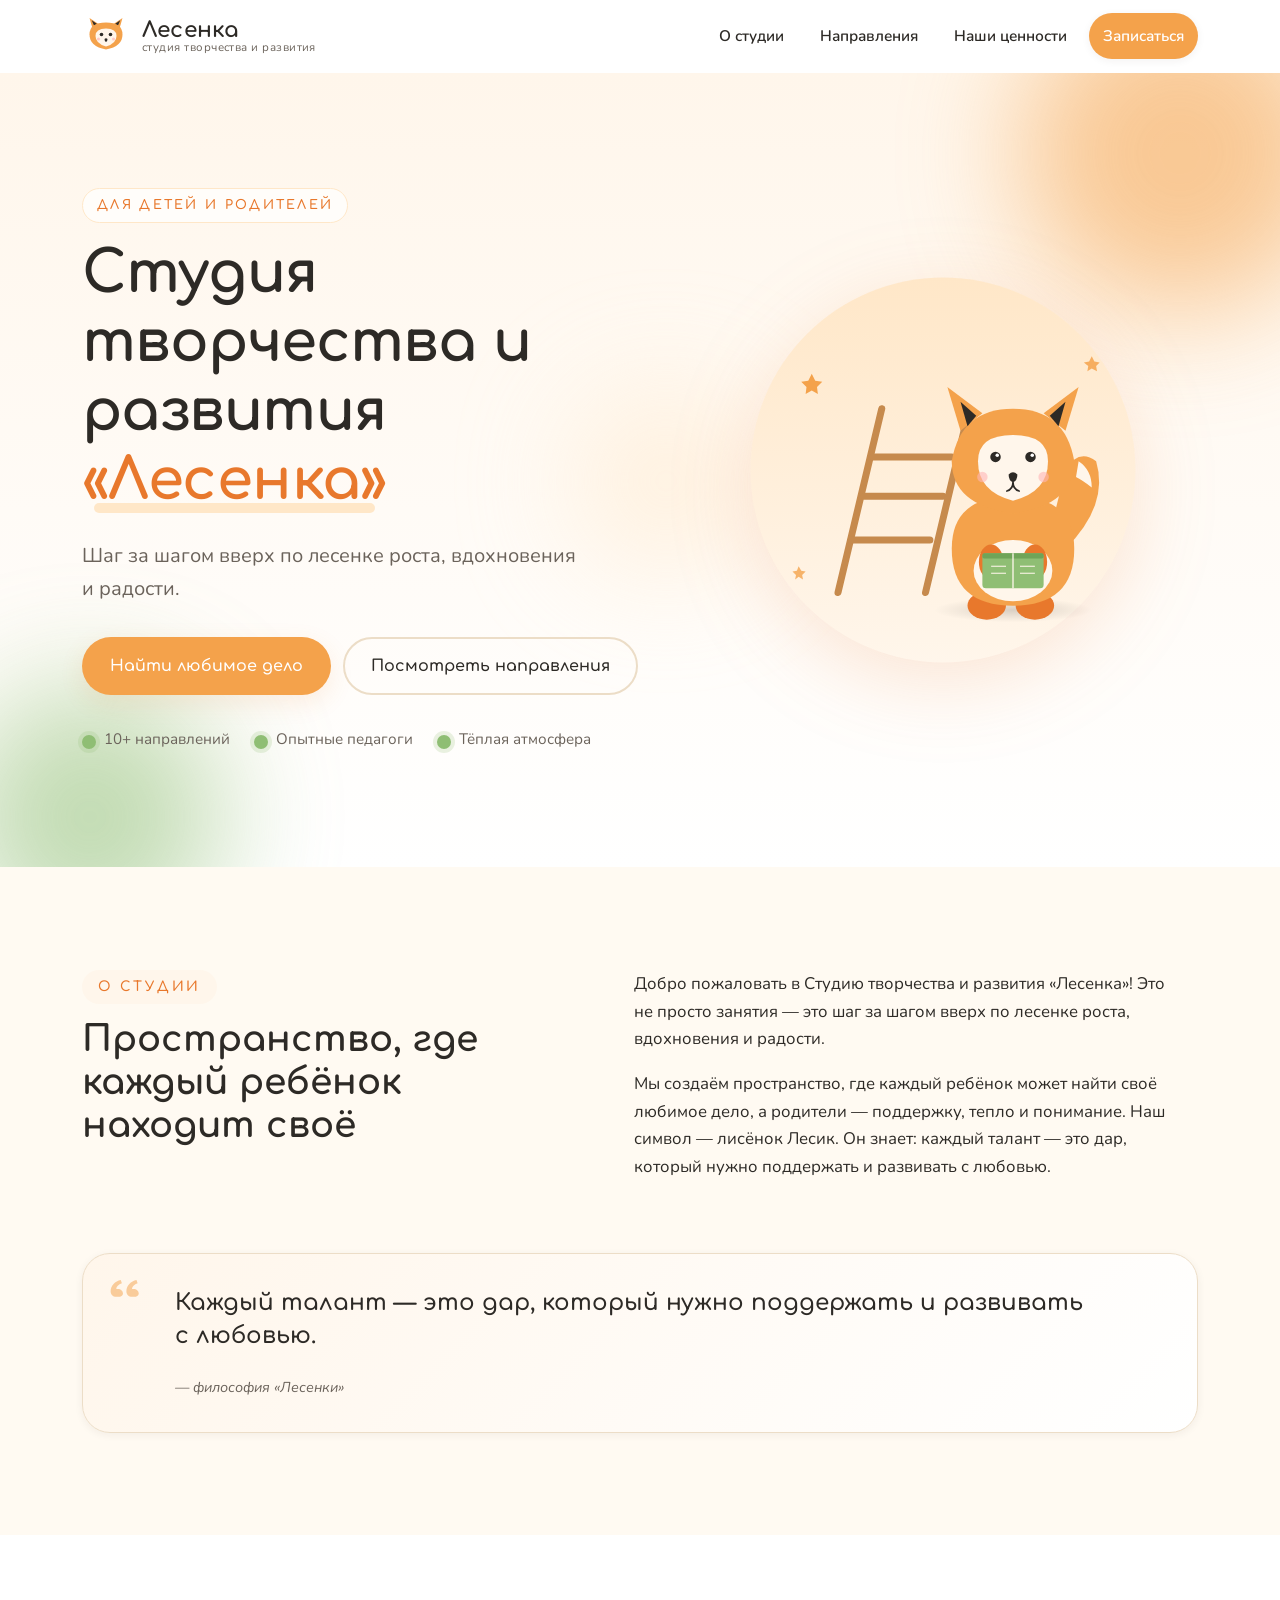
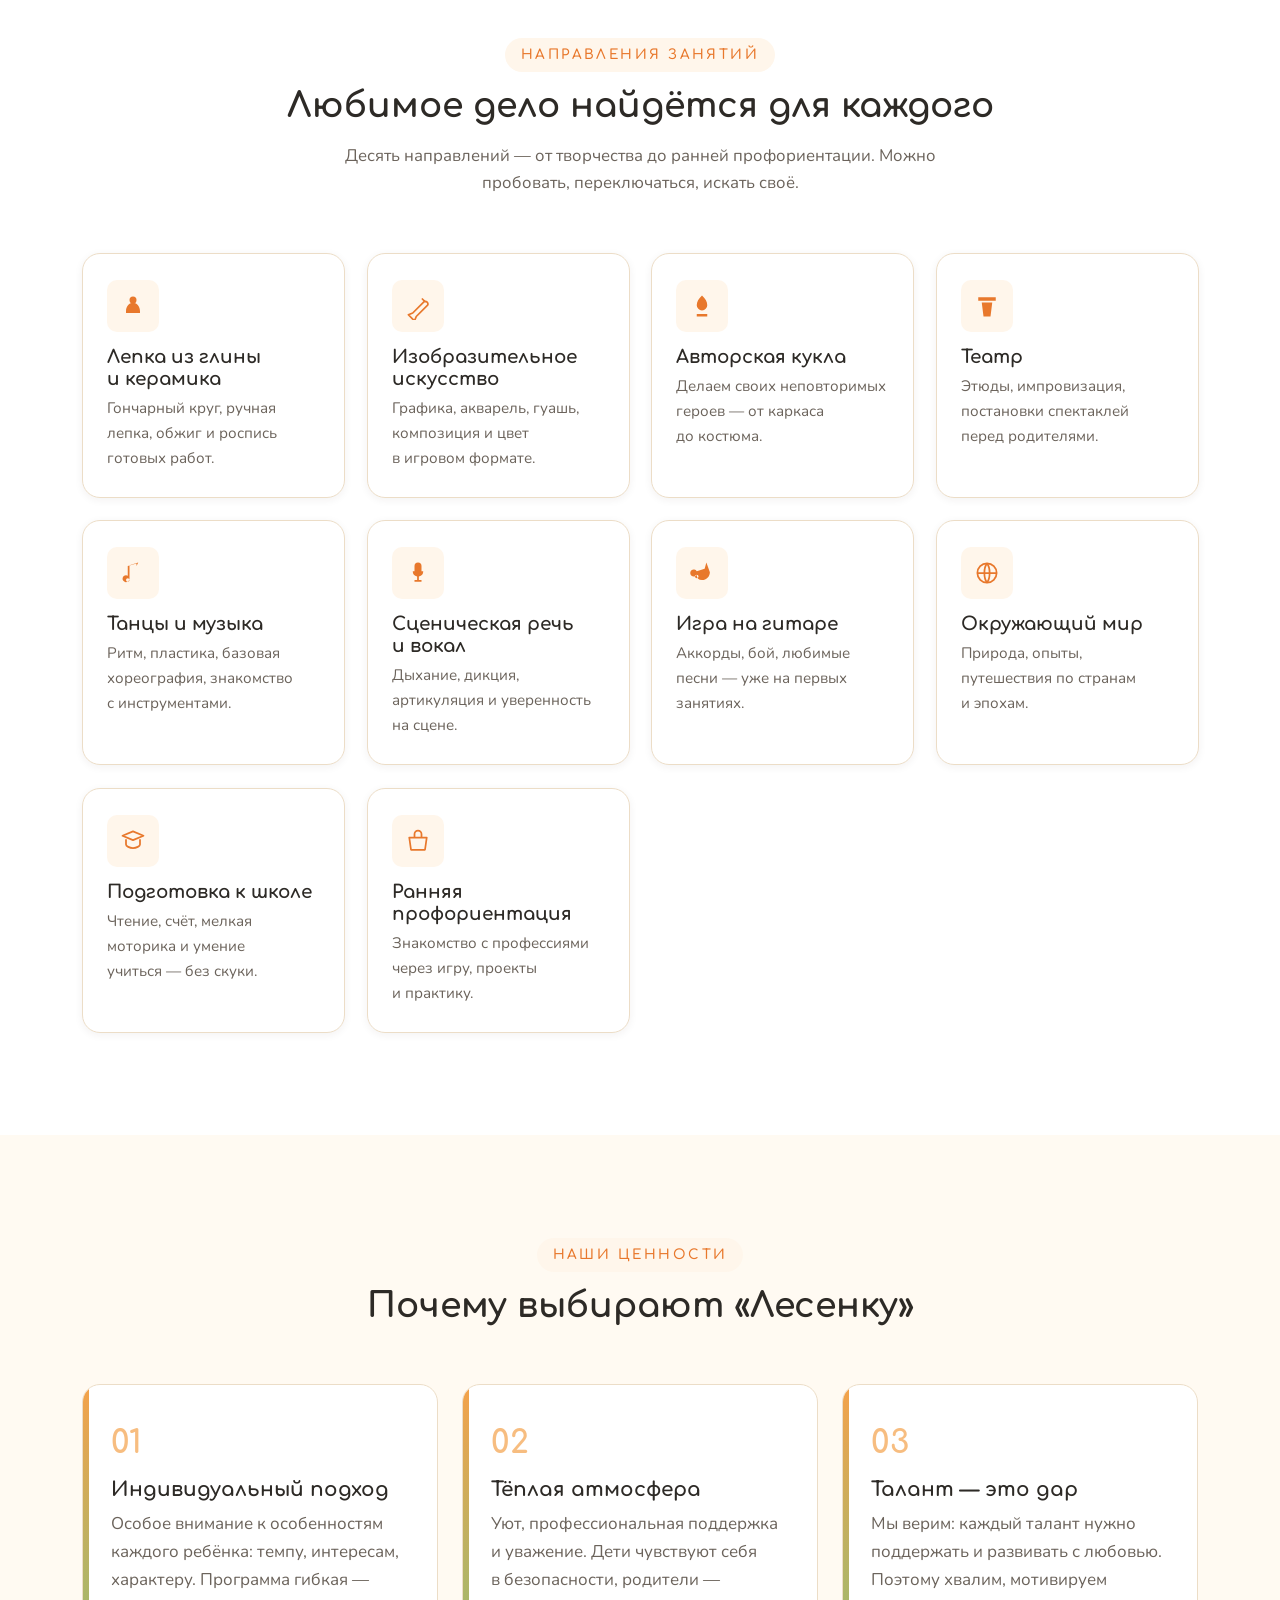
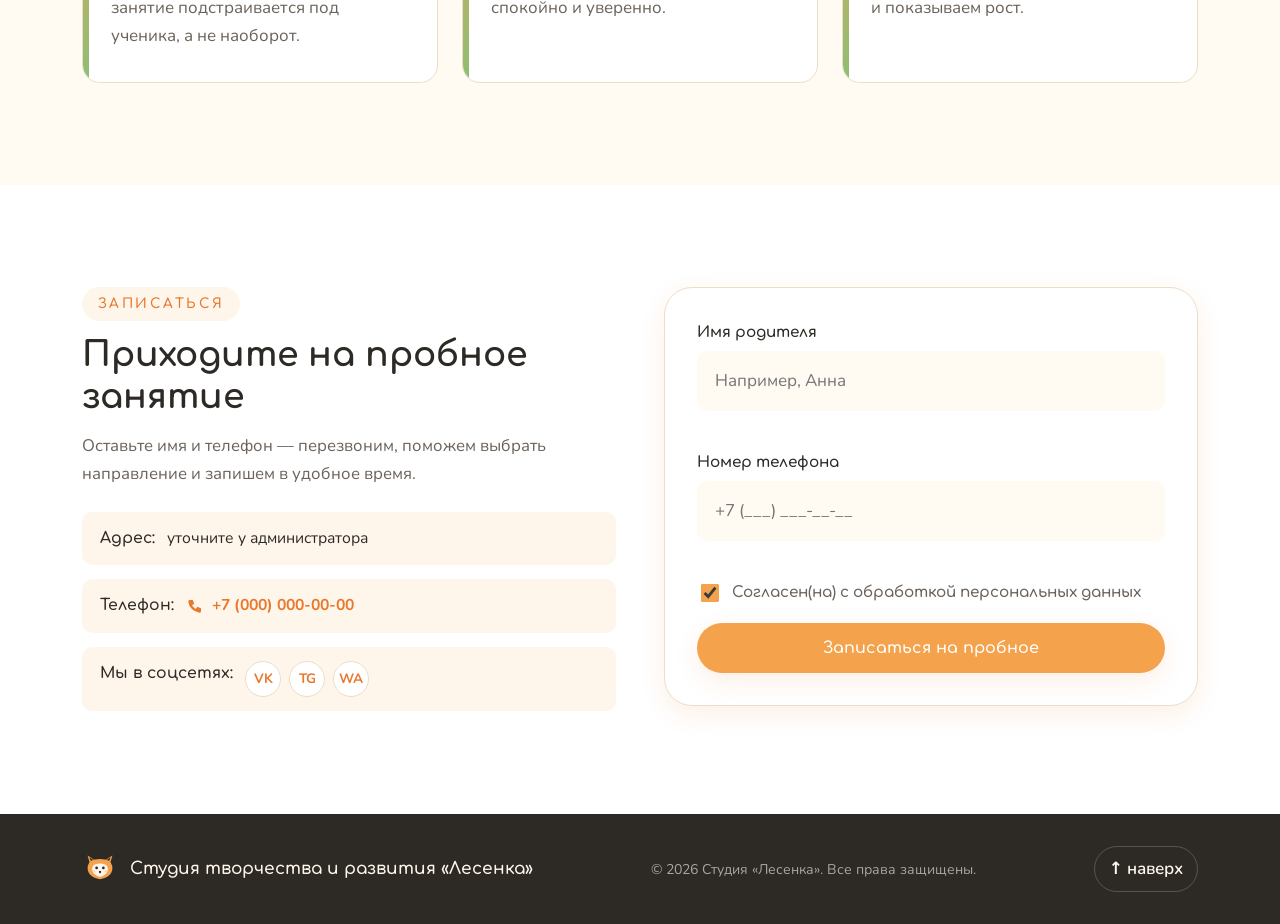
==== index.html @ 5bdb214f "Initial landing page for «Лесенка» studio - Semantic HTML5 structure (header, hero, about, direction" ====
<!doctype html>
<html lang="ru">
  <head>
    <meta charset="utf-8" />
    <meta name="viewport" content="width=device-width, initial-scale=1, viewport-fit=cover" />
    <meta name="theme-color" content="#F4A24B" />
    <meta
      name="description"
      content="Студия творчества и развития «Лесенка» — лепка, рисование, театр, музыка, подготовка к школе и ранняя профориентация для детей. Шаг за шагом вверх по лесенке роста, вдохновения и радости."
    />
    <meta name="keywords" content="детская студия, творчество, развитие, лепка, рисование, театр, танцы, музыка, подготовка к школе, лесенка" />
    <meta name="author" content="Студия «Лесенка»" />

    <meta property="og:title" content="Студия творчества и развития «Лесенка»" />
    <meta property="og:description" content="Шаг за шагом вверх по лесенке роста, вдохновения и радости." />
    <meta property="og:type" content="website" />
    <meta property="og:image" content="assets/images/lesik-hero.svg" />

    <title>Студия творчества и развития «Лесенка»</title>

    <link rel="icon" type="image/svg+xml" href="assets/icons/favicon.svg" />
    <link rel="apple-touch-icon" href="assets/icons/favicon.svg" />

    <link rel="preconnect" href="https://fonts.googleapis.com" />
    <link rel="preconnect" href="https://fonts.gstatic.com" crossorigin />
    <link
      rel="stylesheet"
      href="https://fonts.googleapis.com/css2?family=Comfortaa:wght@500;600;700&family=Nunito:wght@400;600;700&display=swap"
    />

    <link rel="stylesheet" href="css/style.css" />
  </head>
  <body>
    <a class="skip-link" href="#main">Перейти к содержимому</a>

    <header class="site-header" id="top">
      <div class="container site-header__inner">
        <a class="logo" href="#top" aria-label="Студия «Лесенка» — на главную">
          <img src="assets/images/logo-lesik.svg" alt="" class="logo__img" width="48" height="48" />
          <span class="logo__text">
            <span class="logo__title">Лесенка</span>
            <span class="logo__sub">студия творчества и развития</span>
          </span>
        </a>

        <button
          class="nav-toggle"
          type="button"
          aria-expanded="false"
          aria-controls="primary-nav"
          aria-label="Открыть меню"
        >
          <span class="nav-toggle__bar"></span>
          <span class="nav-toggle__bar"></span>
          <span class="nav-toggle__bar"></span>
        </button>

        <nav class="primary-nav" id="primary-nav" aria-label="Основное меню">
          <ul class="primary-nav__list">
            <li><a href="#about">О студии</a></li>
            <li><a href="#directions">Направления</a></li>
            <li><a href="#values">Наши ценности</a></li>
            <li><a class="primary-nav__cta" href="#contact">Записаться</a></li>
          </ul>
        </nav>
      </div>
    </header>

    <main id="main">
      <!-- ============== HERO ============== -->
      <section class="hero" aria-labelledby="hero-title">
        <div class="hero__bg" aria-hidden="true">
          <span class="hero__blob hero__blob--1"></span>
          <span class="hero__blob hero__blob--2"></span>
          <span class="hero__blob hero__blob--3"></span>
        </div>
        <div class="container hero__inner">
          <div class="hero__content reveal">
            <p class="hero__eyebrow">для детей и родителей</p>
            <h1 id="hero-title" class="hero__title">
              Студия творчества и развития
              <span class="hero__title-accent">«Лесенка»</span>
            </h1>
            <p class="hero__subtitle">
              Шаг&nbsp;за&nbsp;шагом вверх по&nbsp;лесенке роста, вдохновения и&nbsp;радости.
            </p>
            <div class="hero__actions">
              <a class="btn btn--primary" href="#contact">Найти любимое дело</a>
              <a class="btn btn--ghost" href="#directions">Посмотреть направления</a>
            </div>

            <ul class="hero__bullets" role="list">
              <li>10+ направлений</li>
              <li>Опытные педагоги</li>
              <li>Тёплая атмосфера</li>
            </ul>
          </div>

          <figure class="hero__art reveal reveal--delay-1">
            <img
              src="assets/images/lesik-hero.svg"
              alt="Дружелюбный лисёнок Лесик с книгой стоит у лесенки"
              class="hero__img"
              width="480"
              height="480"
              loading="eager"
            />
          </figure>
        </div>
      </section>

      <!-- ============== ABOUT ============== -->
      <section class="section about" id="about" aria-labelledby="about-title">
        <div class="container about__grid">
          <header class="about__header reveal">
            <p class="section__eyebrow">о&nbsp;студии</p>
            <h2 id="about-title" class="section__title">
              Пространство, где каждый ребёнок находит&nbsp;своё
            </h2>
          </header>

          <div class="about__text reveal reveal--delay-1">
            <p>
              Добро пожаловать в&nbsp;Студию творчества и&nbsp;развития
              «Лесенка»! Это не&nbsp;просто занятия&nbsp;— это шаг
              за&nbsp;шагом вверх по&nbsp;лесенке роста, вдохновения
              и&nbsp;радости.
            </p>
            <p>
              Мы&nbsp;создаём пространство, где каждый ребёнок может найти
              своё любимое дело, а&nbsp;родители&nbsp;— поддержку, тепло
              и&nbsp;понимание. Наш символ&nbsp;— лисёнок Лесик. Он&nbsp;знает:
              каждый талант&nbsp;— это дар, который нужно поддержать
              и&nbsp;развивать с&nbsp;любовью.
            </p>
          </div>

          <figure class="about__quote reveal reveal--delay-2">
            <svg class="about__quote-mark" viewBox="0 0 32 32" aria-hidden="true">
              <path d="M10 22c-3 0-5-2-5-5 0-5 4-9 9-10l1 3c-3 1-5 3-5 5h2c2 0 4 2 4 4s-2 3-4 3h-2zm14 0c-3 0-5-2-5-5 0-5 4-9 9-10l1 3c-3 1-5 3-5 5h2c2 0 4 2 4 4s-2 3-4 3h-2z" fill="currentColor"/>
            </svg>
            <blockquote>
              <p>Каждый талант&nbsp;— это дар, который нужно поддержать и&nbsp;развивать с&nbsp;любовью.</p>
            </blockquote>
            <figcaption>— философия «Лесенки»</figcaption>
          </figure>
        </div>
      </section>

      <!-- ============== DIRECTIONS ============== -->
      <section class="section directions" id="directions" aria-labelledby="directions-title">
        <div class="container">
          <header class="section__header reveal">
            <p class="section__eyebrow">направления занятий</p>
            <h2 id="directions-title" class="section__title">
              Любимое дело найдётся для каждого
            </h2>
            <p class="section__lead">
              Десять направлений&nbsp;— от&nbsp;творчества до&nbsp;ранней
              профориентации. Можно пробовать, переключаться, искать своё.
            </p>
          </header>

          <ul class="directions__grid" role="list">
            <li class="direction-card reveal" style="--i:0">
              <span class="direction-card__icon" aria-hidden="true">
                <svg viewBox="0 0 32 32"><path d="M8 22c0-6 4-10 8-10s8 4 8 10v2H8v-2zM12 9a4 4 0 118 0 4 4 0 01-8 0z" fill="currentColor"/></svg>
              </span>
              <h3>Лепка из глины и&nbsp;керамика</h3>
              <p>Гончарный круг, ручная лепка, обжиг и&nbsp;роспись готовых работ.</p>
            </li>

            <li class="direction-card reveal" style="--i:1">
              <span class="direction-card__icon" aria-hidden="true">
                <svg viewBox="0 0 32 32"><path d="M5 26l5-2 13-13a3 3 0 014 4L14 28l-2 5-7-7zM21 8l3 3" stroke="currentColor" stroke-width="2" fill="none" stroke-linecap="round" stroke-linejoin="round"/></svg>
              </span>
              <h3>Изобразительное искусство</h3>
              <p>Графика, акварель, гуашь, композиция и&nbsp;цвет в&nbsp;игровом формате.</p>
            </li>

            <li class="direction-card reveal" style="--i:2">
              <span class="direction-card__icon" aria-hidden="true">
                <svg viewBox="0 0 32 32"><path d="M16 4c4 4 6 7 6 11a6 6 0 11-12 0c0-4 2-7 6-11zM10 25h12v3H10z" fill="currentColor"/></svg>
              </span>
              <h3>Авторская кукла</h3>
              <p>Делаем своих неповторимых героев&nbsp;— от&nbsp;каркаса до&nbsp;костюма.</p>
            </li>

            <li class="direction-card reveal" style="--i:3">
              <span class="direction-card__icon" aria-hidden="true">
                <svg viewBox="0 0 32 32"><path d="M6 6h20v4H6zM10 12h12l-2 16h-8z" fill="currentColor"/></svg>
              </span>
              <h3>Театр</h3>
              <p>Этюды, импровизация, постановки спектаклей перед родителями.</p>
            </li>

            <li class="direction-card reveal" style="--i:4">
              <span class="direction-card__icon" aria-hidden="true">
                <svg viewBox="0 0 32 32"><path d="M22 4l-10 3v15a4 4 0 11-2-3V8l10-3v3zm-12 22a2 2 0 100-4 2 2 0 000 4z" fill="currentColor"/></svg>
              </span>
              <h3>Танцы и&nbsp;музыка</h3>
              <p>Ритм, пластика, базовая хореография, знакомство с&nbsp;инструментами.</p>
            </li>

            <li class="direction-card reveal" style="--i:5">
              <span class="direction-card__icon" aria-hidden="true">
                <svg viewBox="0 0 32 32"><path d="M16 4a4 4 0 014 4v6a4 4 0 11-8 0V8a4 4 0 014-4zM10 14h2a4 4 0 008 0h2a6 6 0 01-5 5.9V24h3v2H12v-2h3v-4.1A6 6 0 0110 14z" fill="currentColor"/></svg>
              </span>
              <h3>Сценическая речь и&nbsp;вокал</h3>
              <p>Дыхание, дикция, артикуляция и&nbsp;уверенность на&nbsp;сцене.</p>
            </li>

            <li class="direction-card reveal" style="--i:6">
              <span class="direction-card__icon" aria-hidden="true">
                <svg viewBox="0 0 32 32"><path d="M21 4l-2 7-9 3a4 4 0 100 4c0 4 2 6 6 6 5 0 9-4 9-9l-4-11zM10 18a2 2 0 110 4 2 2 0 010-4z" fill="currentColor"/></svg>
              </span>
              <h3>Игра на&nbsp;гитаре</h3>
              <p>Аккорды, бой, любимые песни&nbsp;— уже на&nbsp;первых занятиях.</p>
            </li>

            <li class="direction-card reveal" style="--i:7">
              <span class="direction-card__icon" aria-hidden="true">
                <svg viewBox="0 0 32 32"><circle cx="16" cy="16" r="11" stroke="currentColor" stroke-width="2" fill="none"/><path d="M5 16h22M16 5c4 5 4 17 0 22M16 5c-4 5-4 17 0 22" stroke="currentColor" stroke-width="2" fill="none"/></svg>
              </span>
              <h3>Окружающий мир</h3>
              <p>Природа, опыты, путешествия по&nbsp;странам и&nbsp;эпохам.</p>
            </li>

            <li class="direction-card reveal" style="--i:8">
              <span class="direction-card__icon" aria-hidden="true">
                <svg viewBox="0 0 32 32"><path d="M4 10l12-5 12 5-12 5L4 10zm4 4v6c0 2 4 4 8 4s8-2 8-4v-6" stroke="currentColor" stroke-width="2" fill="none" stroke-linejoin="round"/></svg>
              </span>
              <h3>Подготовка к&nbsp;школе</h3>
              <p>Чтение, счёт, мелкая моторика и&nbsp;умение учиться&nbsp;— без скуки.</p>
            </li>

            <li class="direction-card reveal" style="--i:9">
              <span class="direction-card__icon" aria-hidden="true">
                <svg viewBox="0 0 32 32"><path d="M6 12h20l-2 14H8L6 12zM12 12V8a4 4 0 018 0v4" stroke="currentColor" stroke-width="2" fill="none" stroke-linejoin="round"/></svg>
              </span>
              <h3>Ранняя профориентация</h3>
              <p>Знакомство с&nbsp;профессиями через игру, проекты и&nbsp;практику.</p>
            </li>
          </ul>
        </div>
      </section>

      <!-- ============== VALUES / ADVANTAGES ============== -->
      <section class="section values" id="values" aria-labelledby="values-title">
        <div class="container">
          <header class="section__header reveal">
            <p class="section__eyebrow">наши ценности</p>
            <h2 id="values-title" class="section__title">Почему выбирают «Лесенку»</h2>
          </header>

          <div class="values__grid">
            <article class="value-card reveal">
              <div class="value-card__num" aria-hidden="true">01</div>
              <h3>Индивидуальный подход</h3>
              <p>
                Особое внимание к&nbsp;особенностям каждого ребёнка: темпу, интересам,
                характеру. Программа гибкая&nbsp;— занятие подстраивается под ученика,
                а&nbsp;не&nbsp;наоборот.
              </p>
            </article>

            <article class="value-card reveal reveal--delay-1">
              <div class="value-card__num" aria-hidden="true">02</div>
              <h3>Тёплая атмосфера</h3>
              <p>
                Уют, профессиональная поддержка и&nbsp;уважение. Дети чувствуют себя
                в&nbsp;безопасности, родители&nbsp;— спокойно и&nbsp;уверенно.
              </p>
            </article>

            <article class="value-card reveal reveal--delay-2">
              <div class="value-card__num" aria-hidden="true">03</div>
              <h3>Талант&nbsp;— это дар</h3>
              <p>
                Мы&nbsp;верим: каждый талант нужно поддержать и&nbsp;развивать
                с&nbsp;любовью. Поэтому хвалим, мотивируем и&nbsp;показываем рост.
              </p>
            </article>
          </div>
        </div>
      </section>

      <!-- ============== CONTACT ============== -->
      <section class="section contact" id="contact" aria-labelledby="contact-title">
        <div class="container contact__grid">
          <div class="contact__intro reveal">
            <p class="section__eyebrow">записаться</p>
            <h2 id="contact-title" class="section__title">
              Приходите на&nbsp;пробное занятие
            </h2>
            <p class="section__lead">
              Оставьте имя и&nbsp;телефон&nbsp;— перезвоним, поможем выбрать
              направление и&nbsp;запишем в&nbsp;удобное время.
            </p>

            <ul class="contact__info" role="list">
              <li>
                <strong>Адрес:</strong>
                <span>уточните у&nbsp;администратора</span>
              </li>
              <li>
                <strong>Телефон:</strong>
                <a class="contact__phone" href="tel:+70000000000">
                  <svg viewBox="0 0 24 24" aria-hidden="true" width="18" height="18"><path d="M5 4h4l2 5-3 2a12 12 0 005 5l2-3 5 2v4a2 2 0 01-2 2A17 17 0 013 6a2 2 0 012-2z" fill="currentColor"/></svg>
                  +7 (000) 000-00-00
                </a>
              </li>
              <li class="contact__socials">
                <strong>Мы в&nbsp;соцсетях:</strong>
                <span class="contact__social-links">
                  <a href="#" aria-label="ВКонтакте">VK</a>
                  <a href="#" aria-label="Telegram">TG</a>
                  <a href="#" aria-label="WhatsApp">WA</a>
                </span>
              </li>
            </ul>
          </div>

          <form class="contact__form reveal reveal--delay-1" id="contact-form" novalidate>
            <div class="field">
              <label for="parent-name">Имя родителя</label>
              <input
                type="text"
                id="parent-name"
                name="name"
                autocomplete="name"
                placeholder="Например, Анна"
                required
                minlength="2"
              />
              <span class="field__error" data-error-for="parent-name"></span>
            </div>

            <div class="field">
              <label for="parent-phone">Номер телефона</label>
              <input
                type="tel"
                id="parent-phone"
                name="phone"
                autocomplete="tel"
                placeholder="+7 (___) ___-__-__"
                required
                pattern="^[\d\s\-\+\(\)]{10,20}$"
              />
              <span class="field__error" data-error-for="parent-phone"></span>
            </div>

            <div class="field field--checkbox">
              <input type="checkbox" id="consent" name="consent" required checked />
              <label for="consent">
                Согласен(на) с&nbsp;обработкой персональных данных
              </label>
            </div>

            <button type="submit" class="btn btn--primary btn--full">
              Записаться на&nbsp;пробное
            </button>

            <p class="contact__form-success" hidden role="status">
              Спасибо! Мы&nbsp;свяжемся с&nbsp;вами в&nbsp;ближайшее время.
            </p>
          </form>
        </div>
      </section>
    </main>

    <footer class="site-footer">
      <div class="container site-footer__inner">
        <div class="site-footer__brand">
          <img src="assets/images/logo-lesik.svg" alt="" width="36" height="36" />
          <span>Студия творчества и&nbsp;развития «Лесенка»</span>
        </div>
        <p class="site-footer__copy">
          © <span id="year">2026</span> Студия «Лесенка». Все права защищены.
        </p>
        <a class="site-footer__top" href="#top" aria-label="Наверх">↑ наверх</a>
      </div>
    </footer>

    <script src="js/main.js" defer></script>
  </body>
</html>
---- css/style.css ----
/* ==========================================================================
   Студия «Лесенка» — стили лендинга
   Палитра: оранжевый (как у лисёнка), мягкий зелёный, бежевый
   ========================================================================== */

/* ---------- CSS-переменные / тема ---------- */
:root {
  --color-orange: #f4a24b;
  --color-orange-dark: #e8782c;
  --color-green: #8fbe74;
  --color-green-dark: #6fa458;
  --color-cream: #fff6eb;
  --color-cream-deep: #ffe7c8;
  --color-text: #2d2a26;
  --color-text-muted: #6b635b;
  --color-line: #ecddc7;
  --color-bg: #ffffff;
  --color-bg-alt: #fffaf2;

  --shadow-sm: 0 2px 8px rgba(45, 42, 38, 0.06);
  --shadow-md: 0 8px 24px rgba(232, 120, 44, 0.12);
  --shadow-lg: 0 18px 48px rgba(232, 120, 44, 0.18);

  --radius-sm: 10px;
  --radius-md: 18px;
  --radius-lg: 28px;
  --radius-pill: 999px;

  --font-display: "Comfortaa", "Nunito", system-ui, -apple-system, "Segoe UI",
    Roboto, sans-serif;
  --font-body: "Nunito", system-ui, -apple-system, "Segoe UI", Roboto, sans-serif;

  --container: 1180px;
  --section-padding: clamp(60px, 8vw, 120px);
}

/* ---------- Reset / base ---------- */
*,
*::before,
*::after {
  box-sizing: border-box;
}

html {
  scroll-behavior: smooth;
  scroll-padding-top: 88px;
  -webkit-text-size-adjust: 100%;
}

body {
  margin: 0;
  font-family: var(--font-body);
  font-size: 17px;
  line-height: 1.65;
  color: var(--color-text);
  background: var(--color-bg);
  -webkit-font-smoothing: antialiased;
  -moz-osx-font-smoothing: grayscale;
}

img,
svg {
  display: block;
  max-width: 100%;
  height: auto;
}

a {
  color: var(--color-orange-dark);
  text-decoration: none;
  transition: color 0.2s ease;
}

a:hover,
a:focus-visible {
  color: var(--color-text);
}

button {
  font-family: inherit;
  cursor: pointer;
}

ul {
  margin: 0;
  padding: 0;
  list-style: none;
}

h1,
h2,
h3,
h4 {
  font-family: var(--font-display);
  margin: 0 0 0.4em;
  line-height: 1.2;
  color: var(--color-text);
}

p {
  margin: 0 0 1em;
}

:focus-visible {
  outline: 3px solid var(--color-orange);
  outline-offset: 3px;
  border-radius: 4px;
}

.skip-link {
  position: absolute;
  left: -9999px;
  top: 0;
  z-index: 1000;
  padding: 12px 18px;
  background: var(--color-text);
  color: #fff;
  border-radius: 0 0 var(--radius-sm) 0;
}

.skip-link:focus {
  left: 0;
}

/* ---------- Контейнер ---------- */
.container {
  width: 100%;
  max-width: var(--container);
  margin-inline: auto;
  padding-inline: 20px;
}

@media (min-width: 768px) {
  .container {
    padding-inline: 32px;
  }
}

/* ---------- Универсальные «section» ---------- */
.section {
  padding-block: var(--section-padding);
}

.section:nth-of-type(even) {
  background: var(--color-bg-alt);
}

.section__header {
  max-width: 760px;
  margin: 0 auto 56px;
  text-align: center;
}

.section__eyebrow {
  display: inline-block;
  font-family: var(--font-display);
  font-weight: 600;
  font-size: 0.85rem;
  letter-spacing: 0.18em;
  text-transform: uppercase;
  color: var(--color-orange-dark);
  margin: 0 0 14px;
  padding: 6px 16px;
  background: var(--color-cream);
  border-radius: var(--radius-pill);
}

.section__title {
  font-size: clamp(1.7rem, 2.7vw, 2.6rem);
  font-weight: 700;
  margin-bottom: 0.4em;
}

.section__lead {
  color: var(--color-text-muted);
  font-size: 1.05rem;
  max-width: 640px;
  margin-inline: auto;
}

/* ==========================================================================
   Шапка
   ========================================================================== */
.site-header {
  position: sticky;
  top: 0;
  z-index: 50;
  background: rgba(255, 255, 255, 0.92);
  backdrop-filter: saturate(180%) blur(12px);
  -webkit-backdrop-filter: saturate(180%) blur(12px);
  border-bottom: 1px solid transparent;
  transition: border-color 0.3s ease, box-shadow 0.3s ease;
}

.site-header.is-scrolled {
  border-bottom-color: var(--color-line);
  box-shadow: var(--shadow-sm);
}

.site-header__inner {
  display: flex;
  align-items: center;
  justify-content: space-between;
  gap: 16px;
  min-height: 72px;
}

.logo {
  display: flex;
  align-items: center;
  gap: 12px;
  color: var(--color-text);
}

.logo:hover {
  color: var(--color-text);
}

.logo__img {
  width: 48px;
  height: 48px;
  flex-shrink: 0;
}

.logo__text {
  display: flex;
  flex-direction: column;
  line-height: 1.05;
}

.logo__title {
  font-family: var(--font-display);
  font-weight: 700;
  font-size: 1.35rem;
  letter-spacing: 0.01em;
}

.logo__sub {
  font-size: 0.72rem;
  color: var(--color-text-muted);
  letter-spacing: 0.04em;
}

@media (max-width: 480px) {
  .logo__sub {
    display: none;
  }
}

/* --- Nav --- */
.primary-nav__list {
  display: flex;
  align-items: center;
  gap: 8px;
}

.primary-nav__list a {
  display: inline-block;
  padding: 10px 14px;
  border-radius: var(--radius-pill);
  font-weight: 600;
  font-size: 0.96rem;
  color: var(--color-text);
  transition: background 0.2s ease, color 0.2s ease;
}

.primary-nav__list a:hover,
.primary-nav__list a:focus-visible {
  background: var(--color-cream);
  color: var(--color-orange-dark);
}

.primary-nav__cta {
  background: var(--color-orange);
  color: #fff !important;
  box-shadow: var(--shadow-sm);
}

.primary-nav__cta:hover,
.primary-nav__cta:focus-visible {
  background: var(--color-orange-dark) !important;
  color: #fff !important;
}

/* --- Burger --- */
.nav-toggle {
  display: none;
  background: transparent;
  border: 0;
  width: 44px;
  height: 44px;
  padding: 10px;
  border-radius: var(--radius-sm);
}

.nav-toggle__bar {
  display: block;
  width: 100%;
  height: 2.5px;
  margin: 4px 0;
  background: var(--color-text);
  border-radius: 2px;
  transition: transform 0.3s ease, opacity 0.2s ease;
}

@media (max-width: 880px) {
  .nav-toggle {
    display: block;
  }

  .primary-nav {
    position: fixed;
    inset: 72px 0 0 0;
    background: rgba(255, 255, 255, 0.98);
    backdrop-filter: blur(12px);
    transform: translateY(-110%);
    transition: transform 0.35s ease;
    box-shadow: var(--shadow-md);
  }

  .primary-nav.is-open {
    transform: translateY(0);
  }

  .primary-nav__list {
    flex-direction: column;
    align-items: stretch;
    gap: 4px;
    padding: 24px;
  }

  .primary-nav__list a {
    display: block;
    padding: 14px 18px;
    font-size: 1.1rem;
  }

  .nav-toggle[aria-expanded="true"] .nav-toggle__bar:nth-child(1) {
    transform: translateY(6px) rotate(45deg);
  }
  .nav-toggle[aria-expanded="true"] .nav-toggle__bar:nth-child(2) {
    opacity: 0;
  }
  .nav-toggle[aria-expanded="true"] .nav-toggle__bar:nth-child(3) {
    transform: translateY(-7px) rotate(-45deg);
  }
}

/* ==========================================================================
   Hero
   ========================================================================== */
.hero {
  position: relative;
  overflow: hidden;
  padding-block: clamp(60px, 9vw, 120px);
  background: linear-gradient(180deg, var(--color-cream) 0%, var(--color-bg) 100%);
}

.hero__bg {
  position: absolute;
  inset: 0;
  pointer-events: none;
  z-index: 0;
}

.hero__blob {
  position: absolute;
  border-radius: 50%;
  filter: blur(60px);
  opacity: 0.55;
  animation: float 14s ease-in-out infinite;
}

.hero__blob--1 {
  width: 320px;
  height: 320px;
  background: var(--color-orange);
  top: -80px;
  right: -60px;
}

.hero__blob--2 {
  width: 260px;
  height: 260px;
  background: var(--color-green);
  bottom: -80px;
  left: -40px;
  animation-delay: -5s;
}

.hero__blob--3 {
  width: 180px;
  height: 180px;
  background: var(--color-cream-deep);
  top: 40%;
  left: 45%;
  animation-delay: -9s;
}

@keyframes float {
  0%,
  100% {
    transform: translate(0, 0) scale(1);
  }
  50% {
    transform: translate(20px, -20px) scale(1.05);
  }
}

.hero__inner {
  position: relative;
  z-index: 1;
  display: grid;
  gap: 48px;
  grid-template-columns: 1.1fr 1fr;
  align-items: center;
}

@media (max-width: 880px) {
  .hero__inner {
    grid-template-columns: 1fr;
    text-align: center;
  }
}

.hero__eyebrow {
  display: inline-block;
  font-family: var(--font-display);
  font-weight: 600;
  font-size: 0.8rem;
  letter-spacing: 0.18em;
  text-transform: uppercase;
  color: var(--color-orange-dark);
  margin: 0 0 16px;
  padding: 6px 14px;
  background: rgba(255, 255, 255, 0.7);
  border: 1px solid var(--color-cream-deep);
  border-radius: var(--radius-pill);
}

.hero__title {
  font-size: clamp(2rem, 4.6vw, 3.6rem);
  font-weight: 700;
  margin-bottom: 0.4em;
  letter-spacing: -0.01em;
}

.hero__title-accent {
  display: inline-block;
  color: var(--color-orange-dark);
  position: relative;
}

.hero__title-accent::after {
  content: "";
  position: absolute;
  left: 4%;
  right: 4%;
  bottom: 0.04em;
  height: 0.18em;
  background: var(--color-cream-deep);
  border-radius: 999px;
  z-index: -1;
}

.hero__subtitle {
  font-size: clamp(1.05rem, 1.6vw, 1.25rem);
  color: var(--color-text-muted);
  max-width: 32em;
  margin-bottom: 32px;
}

@media (max-width: 880px) {
  .hero__subtitle {
    margin-inline: auto;
  }
}

.hero__actions {
  display: flex;
  flex-wrap: wrap;
  gap: 12px;
  margin-bottom: 32px;
}

@media (max-width: 880px) {
  .hero__actions {
    justify-content: center;
  }
}

.hero__bullets {
  display: flex;
  flex-wrap: wrap;
  gap: 24px;
  font-size: 0.95rem;
  color: var(--color-text-muted);
}

.hero__bullets li {
  position: relative;
  padding-left: 22px;
}

.hero__bullets li::before {
  content: "";
  position: absolute;
  left: 0;
  top: 0.55em;
  width: 14px;
  height: 14px;
  background: var(--color-green);
  border-radius: 50%;
  box-shadow: 0 0 0 4px rgba(143, 190, 116, 0.2);
}

@media (max-width: 880px) {
  .hero__bullets {
    justify-content: center;
  }
}

.hero__art {
  margin: 0;
  display: flex;
  justify-content: center;
  align-items: center;
}

.hero__img {
  width: min(420px, 100%);
  filter: drop-shadow(0 20px 40px rgba(232, 120, 44, 0.18));
  animation: bob 6s ease-in-out infinite;
}

@keyframes bob {
  0%,
  100% {
    transform: translateY(0) rotate(-1deg);
  }
  50% {
    transform: translateY(-10px) rotate(1deg);
  }
}

/* ---------- Кнопки ---------- */
.btn {
  display: inline-flex;
  align-items: center;
  justify-content: center;
  gap: 8px;
  padding: 14px 26px;
  font-family: var(--font-display);
  font-weight: 600;
  font-size: 1rem;
  border-radius: var(--radius-pill);
  border: 2px solid transparent;
  text-align: center;
  transition: transform 0.15s ease, box-shadow 0.2s ease, background 0.2s ease,
    color 0.2s ease, border-color 0.2s ease;
}

.btn--primary {
  background: var(--color-orange);
  color: #fff;
  box-shadow: var(--shadow-md);
}

.btn--primary:hover,
.btn--primary:focus-visible {
  background: var(--color-orange-dark);
  color: #fff;
  transform: translateY(-2px);
  box-shadow: var(--shadow-lg);
}

.btn--ghost {
  background: transparent;
  color: var(--color-text);
  border-color: var(--color-line);
}

.btn--ghost:hover,
.btn--ghost:focus-visible {
  border-color: var(--color-orange);
  color: var(--color-orange-dark);
  background: var(--color-cream);
  transform: translateY(-2px);
}

.btn--full {
  width: 100%;
}

/* ==========================================================================
   About
   ========================================================================== */
.about__grid {
  display: grid;
  gap: 40px;
  grid-template-columns: 1fr 1.1fr;
  align-items: start;
}

@media (max-width: 880px) {
  .about__grid {
    grid-template-columns: 1fr;
  }
}

.about__header .section__title {
  font-size: clamp(1.7rem, 2.8vw, 2.4rem);
}

.about__text p {
  font-size: 1.05rem;
  color: var(--color-text);
}

.about__quote {
  grid-column: 1 / -1;
  position: relative;
  margin: 16px 0 0;
  padding: 32px 36px;
  background: linear-gradient(135deg, var(--color-cream) 0%, var(--color-bg) 100%);
  border-radius: var(--radius-lg);
  box-shadow: var(--shadow-sm);
  border: 1px solid var(--color-line);
}

.about__quote-mark {
  position: absolute;
  top: 18px;
  left: 22px;
  width: 36px;
  height: 36px;
  color: var(--color-orange);
  opacity: 0.5;
}

.about__quote blockquote {
  margin: 0 0 8px;
  padding-left: 56px;
  font-family: var(--font-display);
  font-weight: 600;
  font-size: clamp(1.1rem, 1.8vw, 1.45rem);
  line-height: 1.45;
}

.about__quote figcaption {
  padding-left: 56px;
  font-size: 0.9rem;
  color: var(--color-text-muted);
  font-style: italic;
}

/* ==========================================================================
   Directions
   ========================================================================== */
.directions__grid {
  display: grid;
  gap: 22px;
  grid-template-columns: repeat(auto-fit, minmax(240px, 1fr));
}

.direction-card {
  background: #fff;
  border: 1px solid var(--color-line);
  border-radius: var(--radius-md);
  padding: 26px 24px;
  box-shadow: var(--shadow-sm);
  transition: transform 0.25s ease, box-shadow 0.25s ease,
    border-color 0.25s ease;
}

.direction-card:hover {
  transform: translateY(-6px);
  box-shadow: var(--shadow-md);
  border-color: var(--color-orange);
}

.direction-card__icon {
  display: inline-flex;
  align-items: center;
  justify-content: center;
  width: 52px;
  height: 52px;
  margin-bottom: 14px;
  background: var(--color-cream);
  color: var(--color-orange-dark);
  border-radius: var(--radius-sm);
  transition: background 0.25s ease, color 0.25s ease;
}

.direction-card__icon svg {
  width: 28px;
  height: 28px;
}

.direction-card:hover .direction-card__icon {
  background: var(--color-orange);
  color: #fff;
}

.direction-card h3 {
  font-size: 1.15rem;
  margin-bottom: 6px;
}

.direction-card p {
  margin: 0;
  font-size: 0.95rem;
  color: var(--color-text-muted);
}

/* ==========================================================================
   Values
   ========================================================================== */
.values__grid {
  display: grid;
  gap: 24px;
  grid-template-columns: repeat(auto-fit, minmax(260px, 1fr));
}

.value-card {
  background: #fff;
  border-radius: var(--radius-md);
  padding: 32px 28px;
  border: 1px solid var(--color-line);
  position: relative;
  overflow: hidden;
}

.value-card::before {
  content: "";
  position: absolute;
  top: 0;
  left: 0;
  width: 6px;
  height: 100%;
  background: linear-gradient(180deg, var(--color-orange), var(--color-green));
}

.value-card__num {
  font-family: var(--font-display);
  font-weight: 700;
  font-size: 2rem;
  color: var(--color-orange);
  margin-bottom: 8px;
  opacity: 0.7;
}

.value-card h3 {
  font-size: 1.25rem;
}

.value-card p {
  margin: 0;
  color: var(--color-text-muted);
}

/* ==========================================================================
   Contact
   ========================================================================== */
.contact__grid {
  display: grid;
  gap: 48px;
  grid-template-columns: 1fr 1fr;
  align-items: start;
}

@media (max-width: 880px) {
  .contact__grid {
    grid-template-columns: 1fr;
  }
}

.contact__info {
  display: flex;
  flex-direction: column;
  gap: 14px;
  margin-top: 24px;
  font-size: 0.98rem;
}

.contact__info li {
  display: flex;
  flex-wrap: wrap;
  gap: 6px 12px;
  padding: 14px 18px;
  background: var(--color-cream);
  border-radius: var(--radius-sm);
}

.contact__info strong {
  font-family: var(--font-display);
  font-weight: 600;
}

.contact__phone {
  display: inline-flex;
  align-items: center;
  gap: 8px;
  font-weight: 700;
}

.contact__social-links {
  display: flex;
  gap: 8px;
}

.contact__social-links a {
  display: inline-flex;
  align-items: center;
  justify-content: center;
  width: 36px;
  height: 36px;
  font-weight: 700;
  font-size: 0.85rem;
  background: #fff;
  color: var(--color-orange-dark);
  border: 1px solid var(--color-line);
  border-radius: 50%;
  transition: all 0.2s ease;
}

.contact__social-links a:hover {
  background: var(--color-orange);
  color: #fff;
  border-color: var(--color-orange);
  transform: translateY(-2px);
}

/* --- Form --- */
.contact__form {
  background: #fff;
  padding: 32px;
  border-radius: var(--radius-lg);
  border: 1px solid var(--color-line);
  box-shadow: var(--shadow-md);
  display: flex;
  flex-direction: column;
  gap: 18px;
}

@media (max-width: 480px) {
  .contact__form {
    padding: 24px 20px;
  }
}

.field {
  display: flex;
  flex-direction: column;
  gap: 6px;
}

.field label {
  font-family: var(--font-display);
  font-weight: 600;
  font-size: 0.95rem;
}

.field input[type="text"],
.field input[type="tel"] {
  width: 100%;
  padding: 14px 16px;
  font: inherit;
  color: var(--color-text);
  background: var(--color-bg-alt);
  border: 2px solid transparent;
  border-radius: var(--radius-sm);
  transition: border-color 0.2s ease, background 0.2s ease;
}

.field input:focus {
  outline: none;
  border-color: var(--color-orange);
  background: #fff;
}

.field input[aria-invalid="true"] {
  border-color: #d64545;
  background: #fff5f5;
}

.field__error {
  font-size: 0.85rem;
  color: #d64545;
  min-height: 1.1em;
}

.field--checkbox {
  flex-direction: row;
  align-items: center;
  gap: 10px;
  font-size: 0.9rem;
  color: var(--color-text-muted);
}

.field--checkbox input {
  width: 18px;
  height: 18px;
  accent-color: var(--color-orange);
}

.contact__form-success {
  margin: 0;
  padding: 14px 18px;
  background: rgba(143, 190, 116, 0.18);
  border: 1px solid var(--color-green);
  color: var(--color-green-dark);
  border-radius: var(--radius-sm);
  font-weight: 600;
  text-align: center;
}

/* ==========================================================================
   Footer
   ========================================================================== */
.site-footer {
  background: var(--color-text);
  color: #fff6eb;
  padding-block: 32px;
}

.site-footer__inner {
  display: flex;
  flex-wrap: wrap;
  gap: 16px;
  align-items: center;
  justify-content: space-between;
}

.site-footer__brand {
  display: flex;
  align-items: center;
  gap: 12px;
  font-family: var(--font-display);
  font-weight: 600;
}

.site-footer__copy {
  margin: 0;
  font-size: 0.88rem;
  color: rgba(255, 246, 235, 0.6);
}

.site-footer__top {
  font-weight: 600;
  color: #fff6eb;
  padding: 8px 14px;
  border: 1px solid rgba(255, 246, 235, 0.2);
  border-radius: var(--radius-pill);
  transition: background 0.2s ease;
}

.site-footer__top:hover {
  background: rgba(255, 246, 235, 0.1);
  color: #fff6eb;
}

/* ==========================================================================
   Анимация появления (reveal)
   ========================================================================== */
.reveal {
  opacity: 0;
  transform: translateY(28px);
  transition: opacity 0.7s ease, transform 0.7s cubic-bezier(0.2, 0.7, 0.2, 1);
  transition-delay: calc(var(--i, 0) * 60ms);
  will-change: opacity, transform;
}

.reveal.is-visible {
  opacity: 1;
  transform: translateY(0);
}

.reveal--delay-1 {
  transition-delay: 120ms;
}

.reveal--delay-2 {
  transition-delay: 240ms;
}

@media (prefers-reduced-motion: reduce) {
  *,
  *::before,
  *::after {
    animation-duration: 0.001ms !important;
    animation-iteration-count: 1 !important;
    transition-duration: 0.001ms !important;
    scroll-behavior: auto !important;
  }

  .reveal {
    opacity: 1;
    transform: none;
  }
}

/* ==========================================================================
   Печать
   ========================================================================== */
@media print {
  .site-header,
  .site-footer,
  .nav-toggle,
  .hero__bg {
    display: none;
  }
}
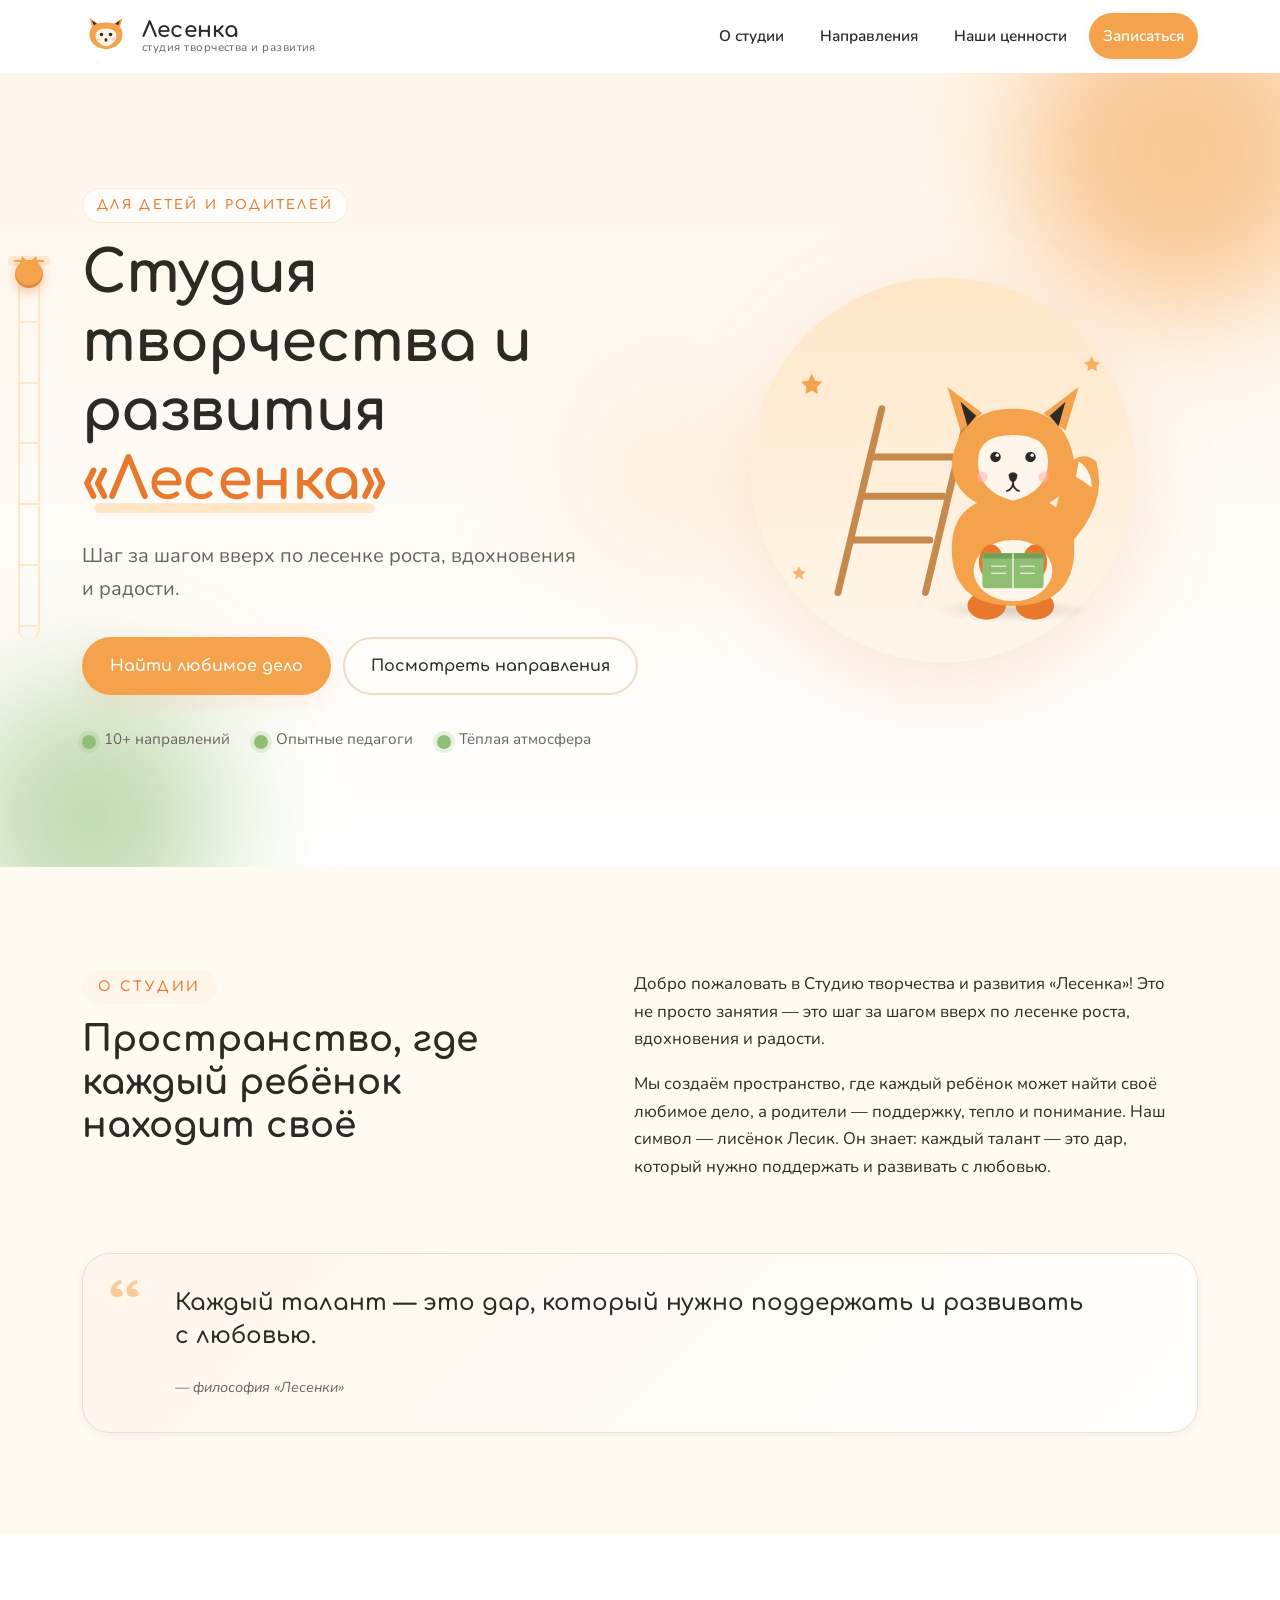
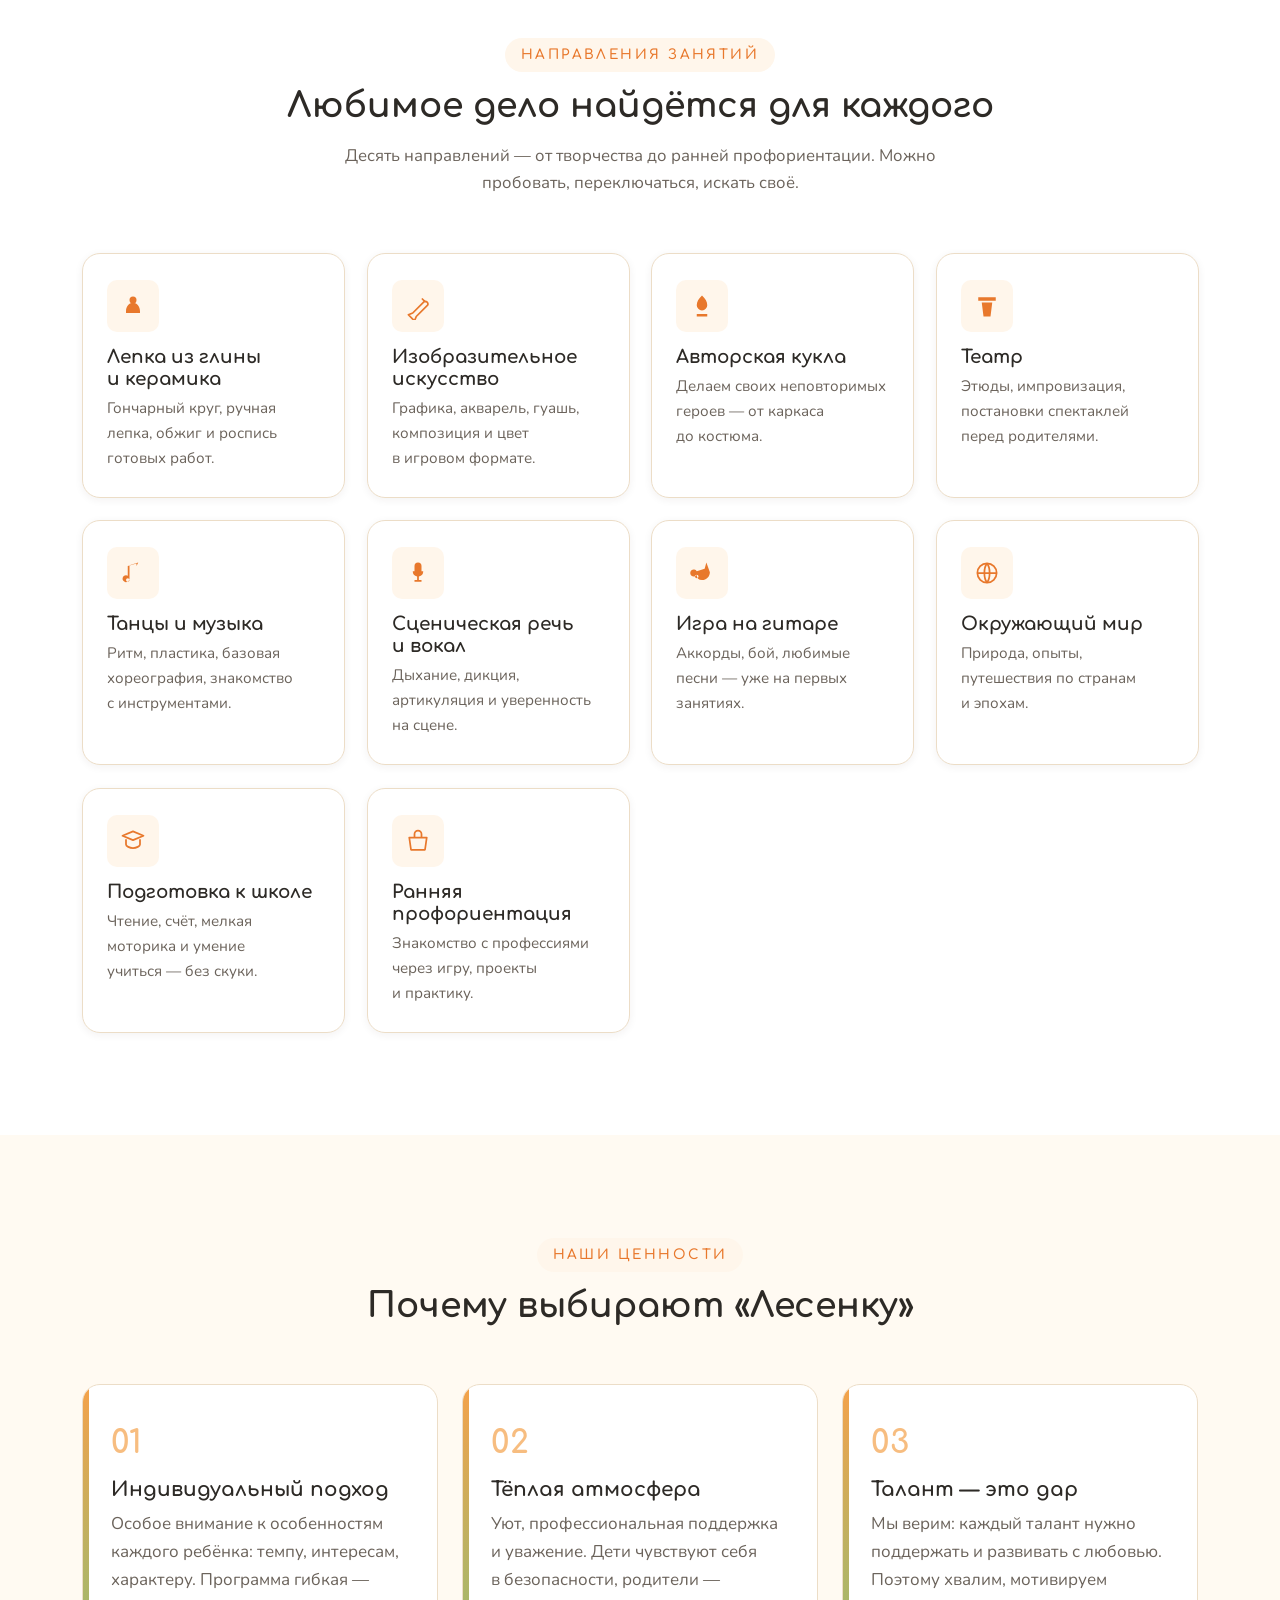
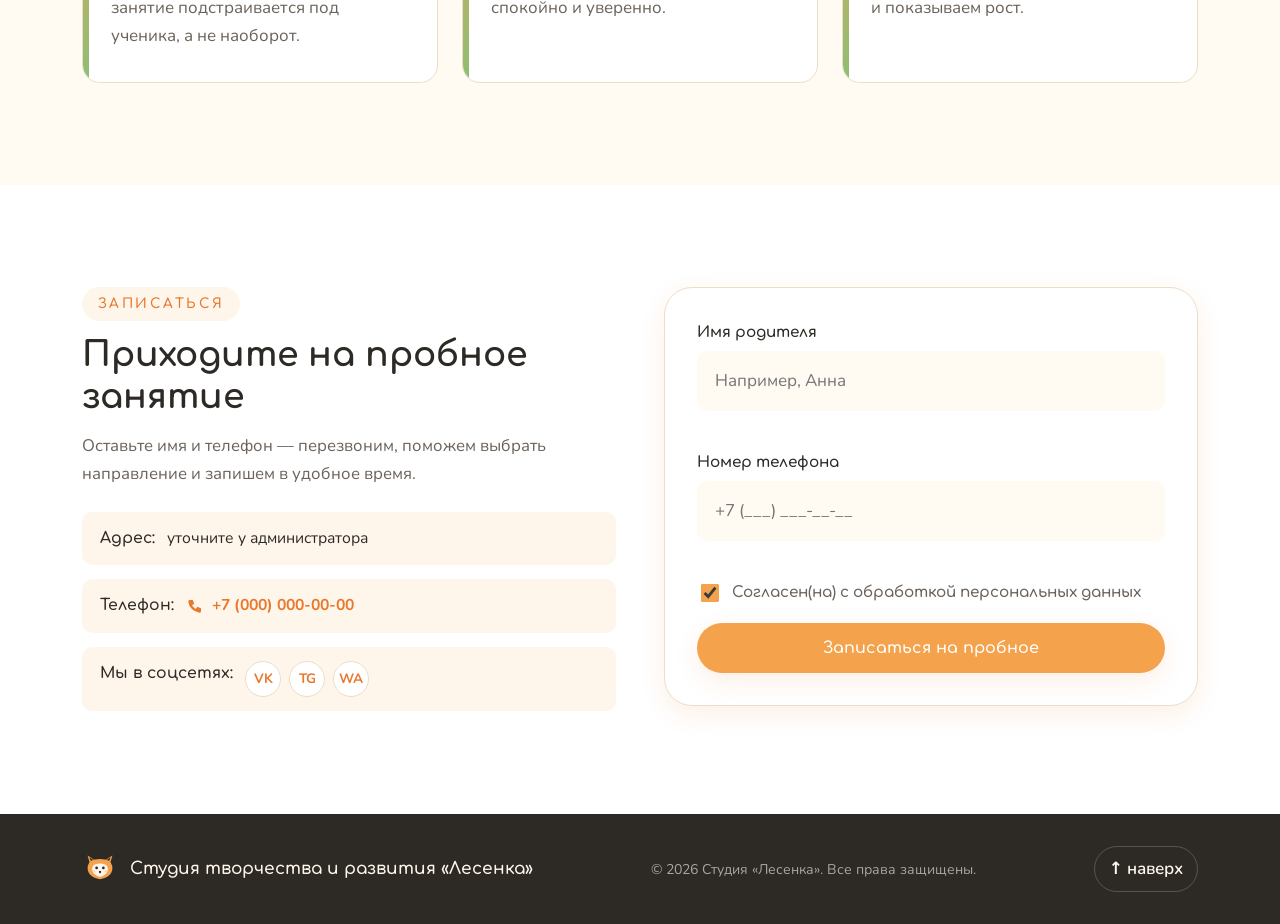
==== commit 07f5b5ef: "Enhance «вверх по лесенке» animation - More pronounced reveal: 60px translateY + zigzag side offset " ====
--- a/index.html
+++ b/index.html
@@ -33,6 +33,18 @@
   <body>
     <a class="skip-link" href="#main">Перейти к содержимому</a>
 
+    <aside class="scroll-ladder" aria-hidden="true">
+      <div class="scroll-ladder__rail"></div>
+      <div class="scroll-ladder__step" style="top: 0%"></div>
+      <div class="scroll-ladder__step" style="top: 16%"></div>
+      <div class="scroll-ladder__step" style="top: 32%"></div>
+      <div class="scroll-ladder__step" style="top: 48%"></div>
+      <div class="scroll-ladder__step" style="top: 64%"></div>
+      <div class="scroll-ladder__step" style="top: 80%"></div>
+      <div class="scroll-ladder__step" style="top: 96%"></div>
+      <div class="scroll-ladder__fox" style="top: 0%"></div>
+    </aside>
+
     <header class="site-header" id="top">
       <div class="container site-header__inner">
         <a class="logo" href="#top" aria-label="Студия «Лесенка» — на главную">
@@ -89,7 +101,7 @@
               <a class="btn btn--ghost" href="#directions">Посмотреть направления</a>
             </div>
 
-            <ul class="hero__bullets" role="list">
+            <ul class="hero__bullets stagger-up" role="list">
               <li>10+ направлений</li>
               <li>Опытные педагоги</li>
               <li>Тёплая атмосфера</li>
@@ -161,8 +173,8 @@
             </p>
           </header>
 
-          <ul class="directions__grid" role="list">
-            <li class="direction-card reveal" style="--i:0">
+          <ul class="directions__grid stagger-up reveal" role="list">
+            <li class="direction-card">
               <span class="direction-card__icon" aria-hidden="true">
                 <svg viewBox="0 0 32 32"><path d="M8 22c0-6 4-10 8-10s8 4 8 10v2H8v-2zM12 9a4 4 0 118 0 4 4 0 01-8 0z" fill="currentColor"/></svg>
               </span>
@@ -170,7 +182,7 @@
               <p>Гончарный круг, ручная лепка, обжиг и&nbsp;роспись готовых работ.</p>
             </li>
 
-            <li class="direction-card reveal" style="--i:1">
+            <li class="direction-card">
               <span class="direction-card__icon" aria-hidden="true">
                 <svg viewBox="0 0 32 32"><path d="M5 26l5-2 13-13a3 3 0 014 4L14 28l-2 5-7-7zM21 8l3 3" stroke="currentColor" stroke-width="2" fill="none" stroke-linecap="round" stroke-linejoin="round"/></svg>
               </span>
@@ -178,7 +190,7 @@
               <p>Графика, акварель, гуашь, композиция и&nbsp;цвет в&nbsp;игровом формате.</p>
             </li>
 
-            <li class="direction-card reveal" style="--i:2">
+            <li class="direction-card">
               <span class="direction-card__icon" aria-hidden="true">
                 <svg viewBox="0 0 32 32"><path d="M16 4c4 4 6 7 6 11a6 6 0 11-12 0c0-4 2-7 6-11zM10 25h12v3H10z" fill="currentColor"/></svg>
               </span>
@@ -186,7 +198,7 @@
               <p>Делаем своих неповторимых героев&nbsp;— от&nbsp;каркаса до&nbsp;костюма.</p>
             </li>
 
-            <li class="direction-card reveal" style="--i:3">
+            <li class="direction-card">
               <span class="direction-card__icon" aria-hidden="true">
                 <svg viewBox="0 0 32 32"><path d="M6 6h20v4H6zM10 12h12l-2 16h-8z" fill="currentColor"/></svg>
               </span>
@@ -194,7 +206,7 @@
               <p>Этюды, импровизация, постановки спектаклей перед родителями.</p>
             </li>
 
-            <li class="direction-card reveal" style="--i:4">
+            <li class="direction-card">
               <span class="direction-card__icon" aria-hidden="true">
                 <svg viewBox="0 0 32 32"><path d="M22 4l-10 3v15a4 4 0 11-2-3V8l10-3v3zm-12 22a2 2 0 100-4 2 2 0 000 4z" fill="currentColor"/></svg>
               </span>
@@ -202,7 +214,7 @@
               <p>Ритм, пластика, базовая хореография, знакомство с&nbsp;инструментами.</p>
             </li>
 
-            <li class="direction-card reveal" style="--i:5">
+            <li class="direction-card">
               <span class="direction-card__icon" aria-hidden="true">
                 <svg viewBox="0 0 32 32"><path d="M16 4a4 4 0 014 4v6a4 4 0 11-8 0V8a4 4 0 014-4zM10 14h2a4 4 0 008 0h2a6 6 0 01-5 5.9V24h3v2H12v-2h3v-4.1A6 6 0 0110 14z" fill="currentColor"/></svg>
               </span>
@@ -210,7 +222,7 @@
               <p>Дыхание, дикция, артикуляция и&nbsp;уверенность на&nbsp;сцене.</p>
             </li>
 
-            <li class="direction-card reveal" style="--i:6">
+            <li class="direction-card">
               <span class="direction-card__icon" aria-hidden="true">
                 <svg viewBox="0 0 32 32"><path d="M21 4l-2 7-9 3a4 4 0 100 4c0 4 2 6 6 6 5 0 9-4 9-9l-4-11zM10 18a2 2 0 110 4 2 2 0 010-4z" fill="currentColor"/></svg>
               </span>
@@ -218,7 +230,7 @@
               <p>Аккорды, бой, любимые песни&nbsp;— уже на&nbsp;первых занятиях.</p>
             </li>
 
-            <li class="direction-card reveal" style="--i:7">
+            <li class="direction-card">
               <span class="direction-card__icon" aria-hidden="true">
                 <svg viewBox="0 0 32 32"><circle cx="16" cy="16" r="11" stroke="currentColor" stroke-width="2" fill="none"/><path d="M5 16h22M16 5c4 5 4 17 0 22M16 5c-4 5-4 17 0 22" stroke="currentColor" stroke-width="2" fill="none"/></svg>
               </span>
@@ -226,7 +238,7 @@
               <p>Природа, опыты, путешествия по&nbsp;странам и&nbsp;эпохам.</p>
             </li>
 
-            <li class="direction-card reveal" style="--i:8">
+            <li class="direction-card">
               <span class="direction-card__icon" aria-hidden="true">
                 <svg viewBox="0 0 32 32"><path d="M4 10l12-5 12 5-12 5L4 10zm4 4v6c0 2 4 4 8 4s8-2 8-4v-6" stroke="currentColor" stroke-width="2" fill="none" stroke-linejoin="round"/></svg>
               </span>
@@ -234,7 +246,7 @@
               <p>Чтение, счёт, мелкая моторика и&nbsp;умение учиться&nbsp;— без скуки.</p>
             </li>
 
-            <li class="direction-card reveal" style="--i:9">
+            <li class="direction-card">
               <span class="direction-card__icon" aria-hidden="true">
                 <svg viewBox="0 0 32 32"><path d="M6 12h20l-2 14H8L6 12zM12 12V8a4 4 0 018 0v4" stroke="currentColor" stroke-width="2" fill="none" stroke-linejoin="round"/></svg>
               </span>
@@ -253,8 +265,8 @@
             <h2 id="values-title" class="section__title">Почему выбирают «Лесенку»</h2>
           </header>
 
-          <div class="values__grid">
-            <article class="value-card reveal">
+          <div class="values__grid stagger-up reveal">
+            <article class="value-card">
               <div class="value-card__num" aria-hidden="true">01</div>
               <h3>Индивидуальный подход</h3>
               <p>
@@ -264,7 +276,7 @@
               </p>
             </article>
 
-            <article class="value-card reveal reveal--delay-1">
+            <article class="value-card">
               <div class="value-card__num" aria-hidden="true">02</div>
               <h3>Тёплая атмосфера</h3>
               <p>
@@ -273,7 +285,7 @@
               </p>
             </article>
 
-            <article class="value-card reveal reveal--delay-2">
+            <article class="value-card">
               <div class="value-card__num" aria-hidden="true">03</div>
               <h3>Талант&nbsp;— это дар</h3>
               <p>
--- a/css/style.css
+++ b/css/style.css
@@ -961,27 +961,141 @@
 }
 
 /* ==========================================================================
-   Анимация появления (reveal)
+   Анимация появления (reveal) — «вверх по лесенке»
+   Каждый блок поднимается со ступеньки ниже + лёгкое боковое смещение,
+   так что соседние карточки в сетке появляются как ступеньки лестницы.
    ========================================================================== */
 .reveal {
+  --reveal-x: 0px;
   opacity: 0;
-  transform: translateY(28px);
-  transition: opacity 0.7s ease, transform 0.7s cubic-bezier(0.2, 0.7, 0.2, 1);
-  transition-delay: calc(var(--i, 0) * 60ms);
+  transform: translate3d(var(--reveal-x), 60px, 0) scale(0.96);
+  transition: opacity 0.75s cubic-bezier(0.22, 0.9, 0.32, 1.15),
+    transform 0.85s cubic-bezier(0.22, 0.9, 0.32, 1.15);
+  transition-delay: calc(var(--i, 0) * 110ms);
   will-change: opacity, transform;
 }
 
 .reveal.is-visible {
   opacity: 1;
-  transform: translateY(0);
+  transform: translate3d(0, 0, 0) scale(1);
+}
+
+/* Чётные ступеньки приходят чуть слева, нечётные — справа.
+   Это создаёт зигзагообразный «шаг по лесенке». */
+.reveal:nth-child(even) {
+  --reveal-x: -18px;
+}
+.reveal:nth-child(odd) {
+  --reveal-x: 18px;
 }
 
 .reveal--delay-1 {
-  transition-delay: 120ms;
+  transition-delay: 180ms;
 }
 
 .reveal--delay-2 {
-  transition-delay: 240ms;
+  transition-delay: 320ms;
+}
+
+/* Контейнер, в котором каждый ребёнок-«ступенька» появляется по очереди.
+   Используем CSS-only stagger через nth-child вместо --i. */
+.stagger-up > * {
+  opacity: 0;
+  transform: translate3d(0, 60px, 0) scale(0.96);
+  transition: opacity 0.7s cubic-bezier(0.22, 0.9, 0.32, 1.15),
+    transform 0.85s cubic-bezier(0.22, 0.9, 0.32, 1.15);
+  will-change: opacity, transform;
+}
+.stagger-up.is-visible > * {
+  opacity: 1;
+  transform: translate3d(0, 0, 0) scale(1);
+}
+.stagger-up.is-visible > *:nth-child(1) { transition-delay: 0ms; }
+.stagger-up.is-visible > *:nth-child(2) { transition-delay: 90ms; }
+.stagger-up.is-visible > *:nth-child(3) { transition-delay: 180ms; }
+.stagger-up.is-visible > *:nth-child(4) { transition-delay: 270ms; }
+.stagger-up.is-visible > *:nth-child(5) { transition-delay: 360ms; }
+.stagger-up.is-visible > *:nth-child(6) { transition-delay: 450ms; }
+.stagger-up.is-visible > *:nth-child(7) { transition-delay: 540ms; }
+.stagger-up.is-visible > *:nth-child(8) { transition-delay: 630ms; }
+.stagger-up.is-visible > *:nth-child(9) { transition-delay: 720ms; }
+.stagger-up.is-visible > *:nth-child(10) { transition-delay: 810ms; }
+
+/* Боковая «лесенка»-индикатор прокрутки.
+   Заполняется по мере скролла, имитируя восхождение по ступеням. */
+.scroll-ladder {
+  position: fixed;
+  top: 50%;
+  left: 18px;
+  transform: translateY(-50%);
+  width: 22px;
+  height: min(60vh, 380px);
+  z-index: 40;
+  pointer-events: none;
+  display: none; /* показываем только на десктопе ниже */
+}
+
+@media (min-width: 1100px) {
+  .scroll-ladder {
+    display: block;
+  }
+}
+
+.scroll-ladder__rail {
+  position: absolute;
+  inset: 0;
+  border-left: 2px solid var(--color-cream-deep);
+  border-right: 2px solid var(--color-cream-deep);
+  border-radius: var(--radius-pill);
+}
+
+.scroll-ladder__step {
+  position: absolute;
+  left: 0;
+  right: 0;
+  height: 2px;
+  background: var(--color-cream-deep);
+  border-radius: 2px;
+  transition: background 0.3s ease, transform 0.4s cubic-bezier(0.22, 0.9, 0.32, 1.15);
+}
+
+.scroll-ladder__step.is-active {
+  background: var(--color-orange);
+  box-shadow: 0 0 0 4px rgba(244, 162, 75, 0.18);
+  transform: scaleX(1.4);
+}
+
+.scroll-ladder__fox {
+  position: absolute;
+  left: 50%;
+  width: 28px;
+  height: 28px;
+  margin-left: -14px;
+  background: var(--color-orange);
+  border-radius: 50%;
+  box-shadow: 0 4px 12px rgba(232, 120, 44, 0.4),
+    inset 0 -3px 0 rgba(0, 0, 0, 0.12);
+  transition: top 0.45s cubic-bezier(0.22, 0.9, 0.32, 1.15);
+  /* Маленькие ушки */
+}
+.scroll-ladder__fox::before,
+.scroll-ladder__fox::after {
+  content: "";
+  position: absolute;
+  top: -4px;
+  width: 0;
+  height: 0;
+  border-left: 5px solid transparent;
+  border-right: 5px solid transparent;
+  border-bottom: 8px solid var(--color-orange);
+}
+.scroll-ladder__fox::before {
+  left: 3px;
+  transform: rotate(-15deg);
+}
+.scroll-ladder__fox::after {
+  right: 3px;
+  transform: rotate(15deg);
 }
 
 @media (prefers-reduced-motion: reduce) {
@@ -994,7 +1108,8 @@
     scroll-behavior: auto !important;
   }
 
-  .reveal {
+  .reveal,
+  .stagger-up > * {
     opacity: 1;
     transform: none;
   }
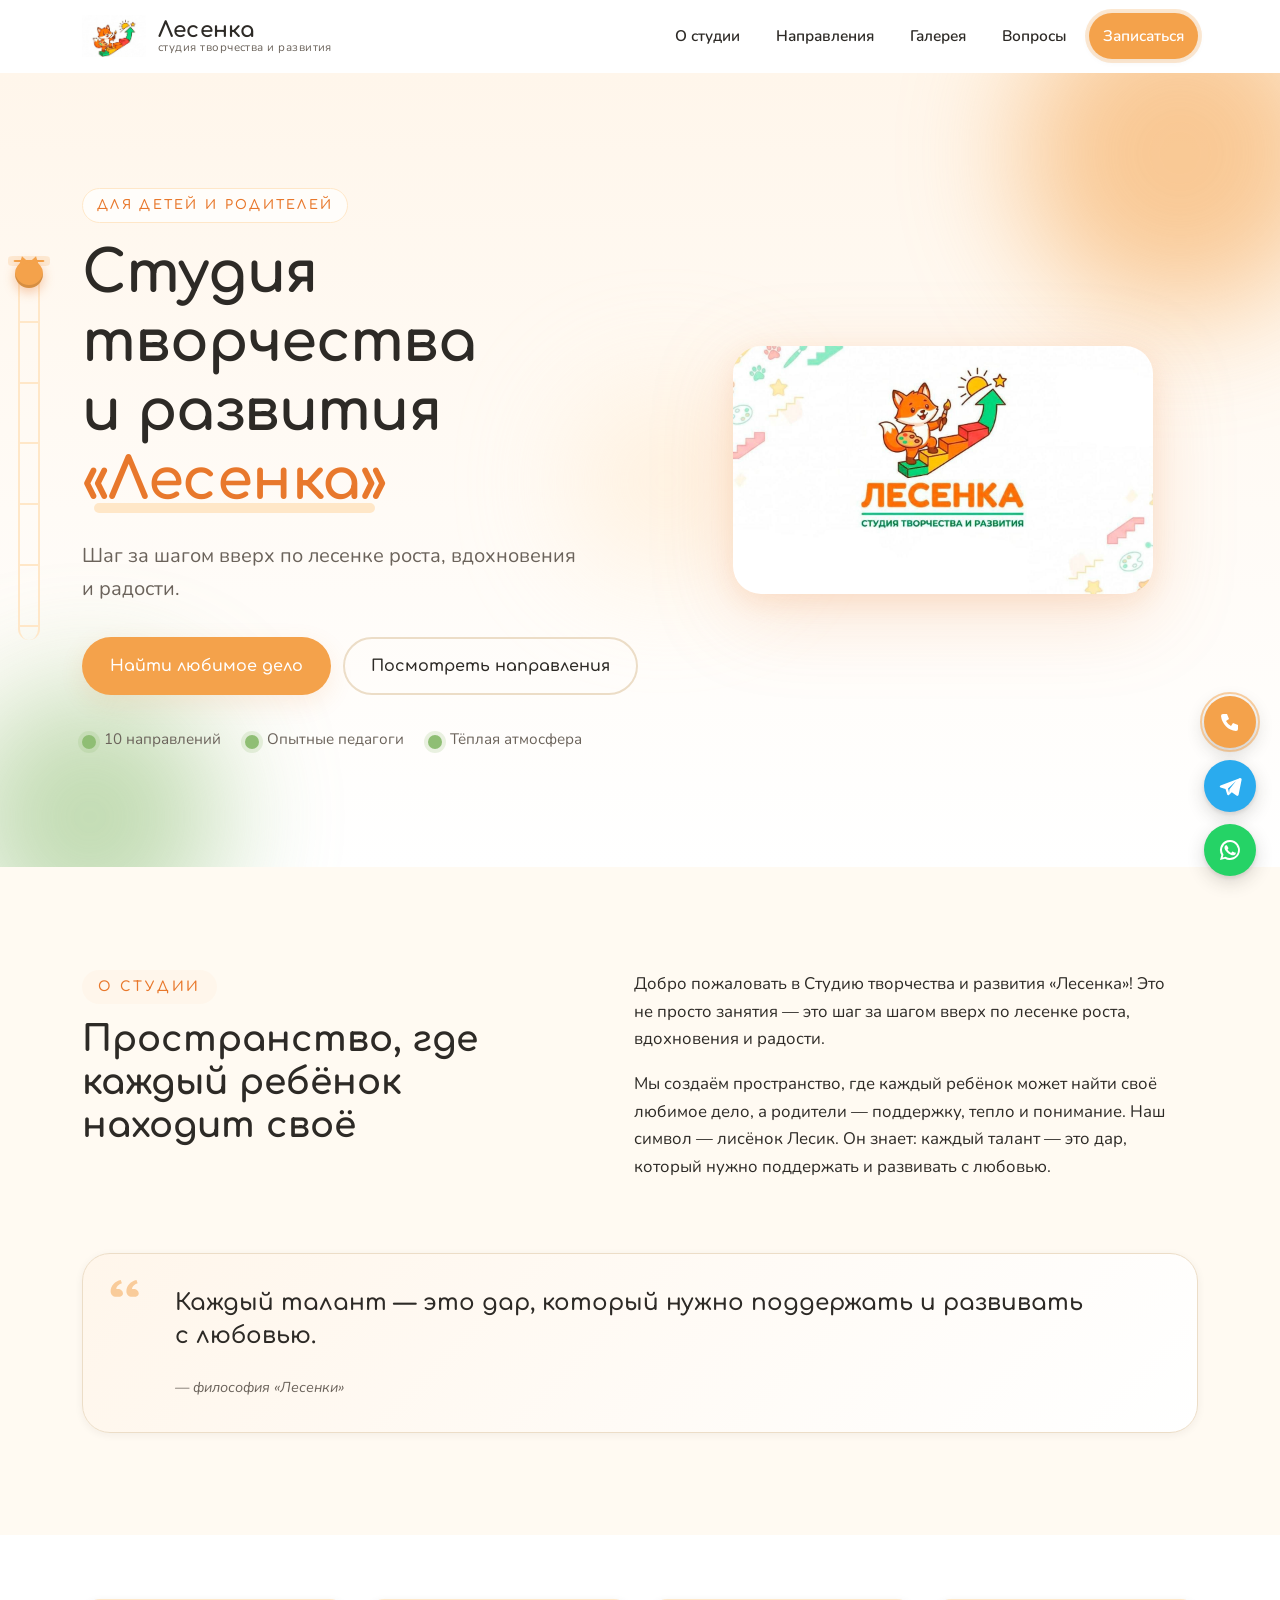
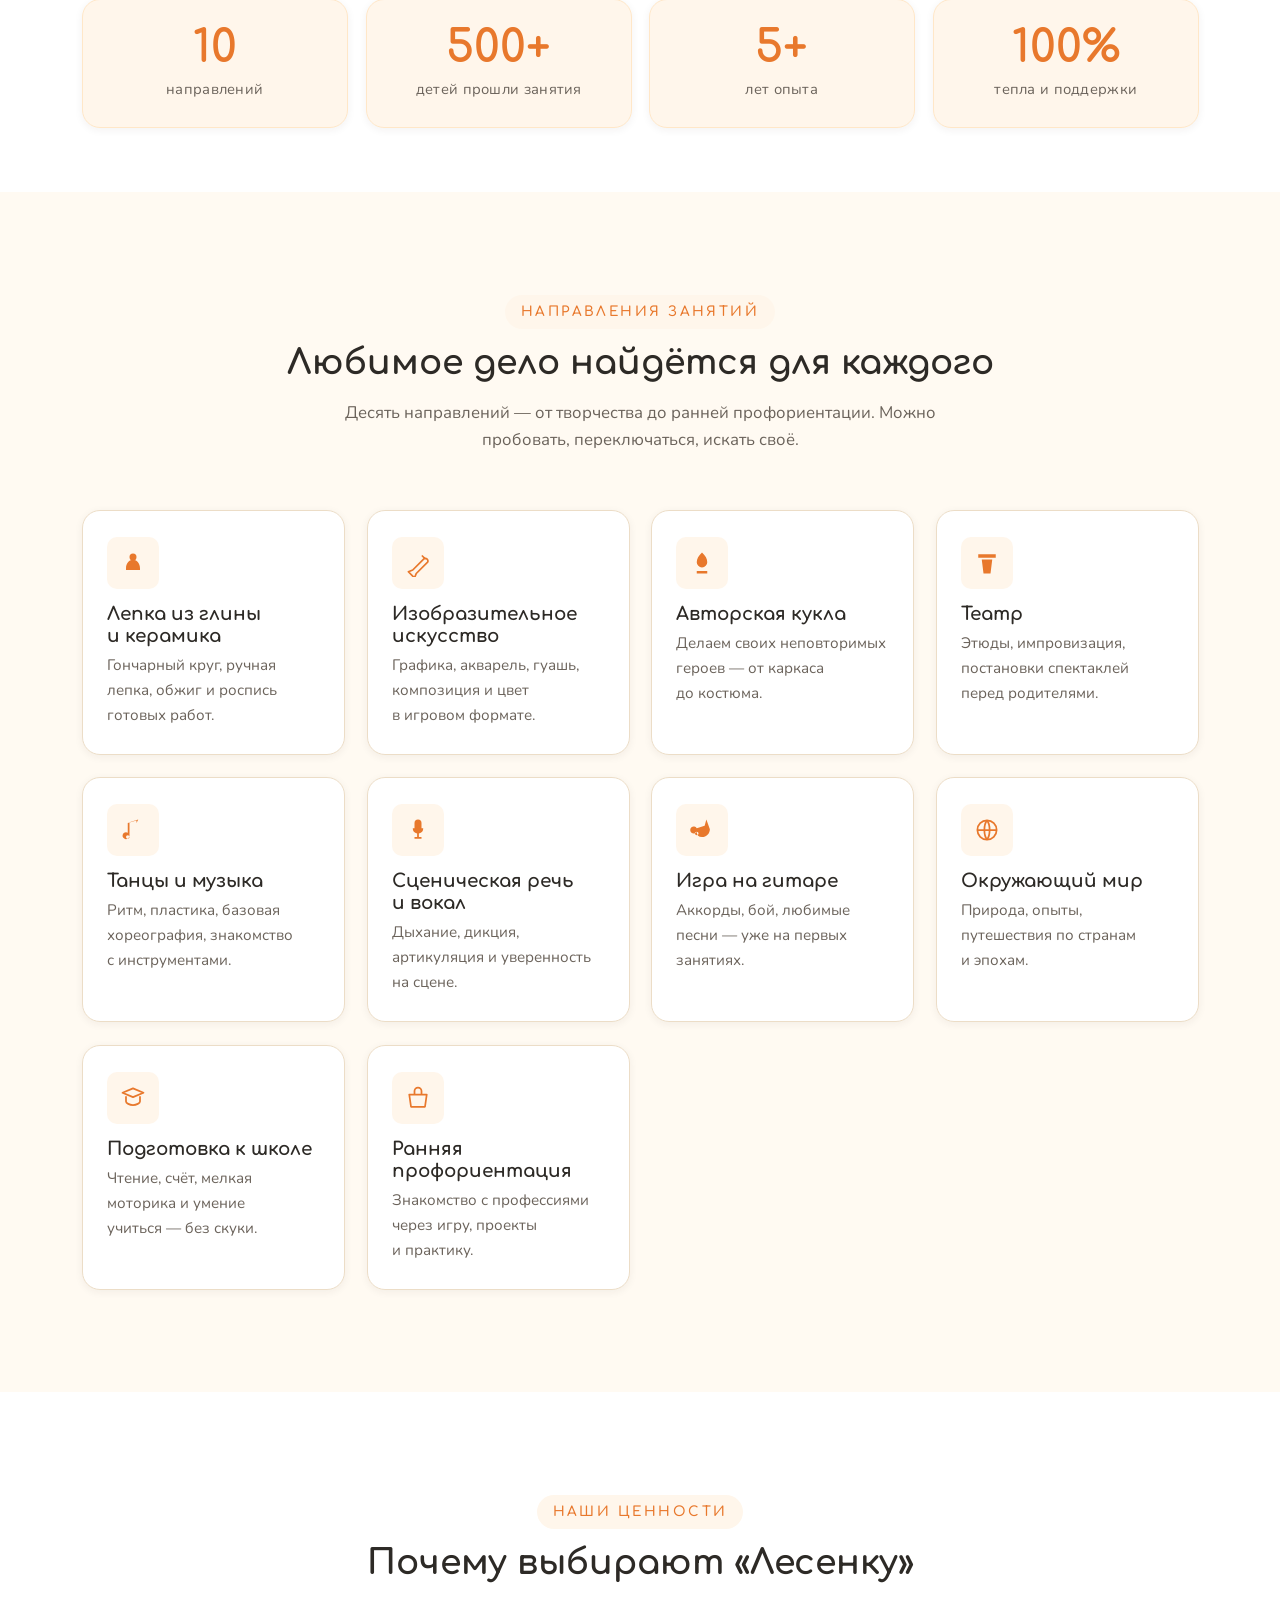
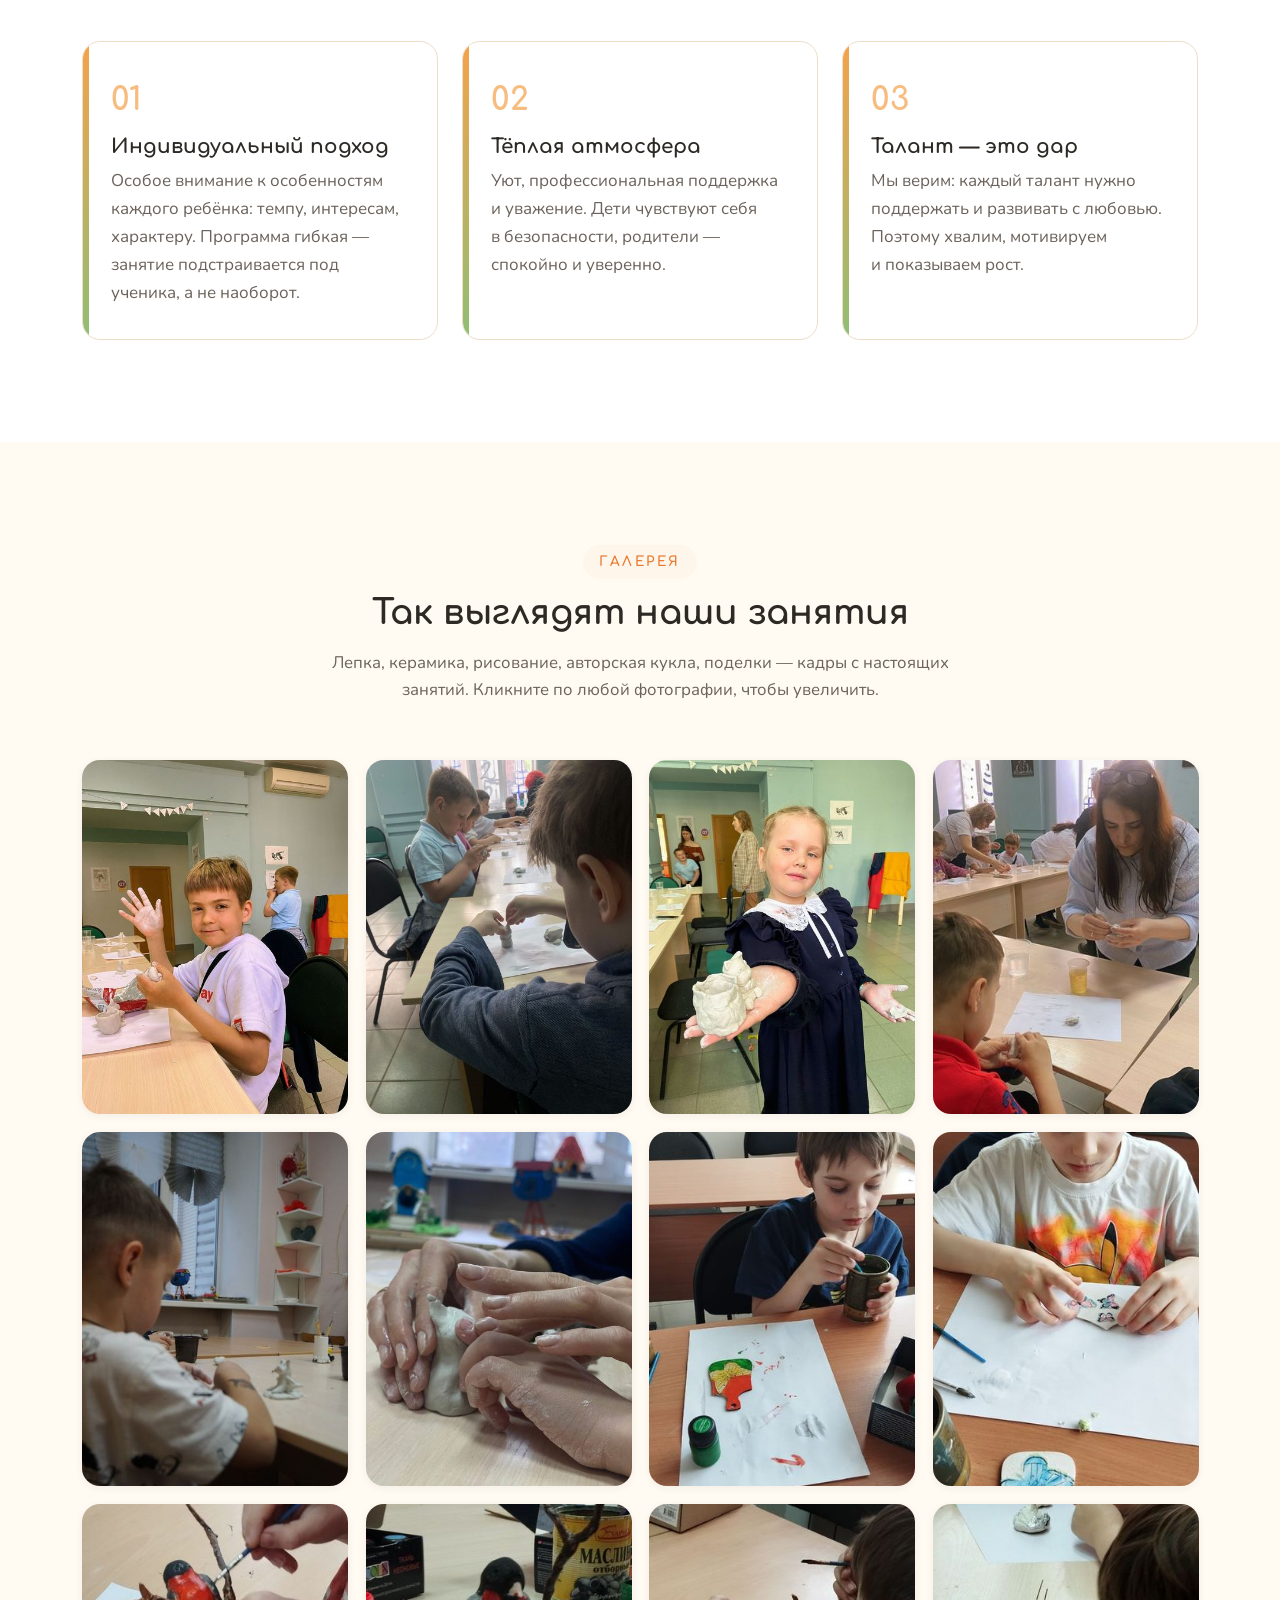
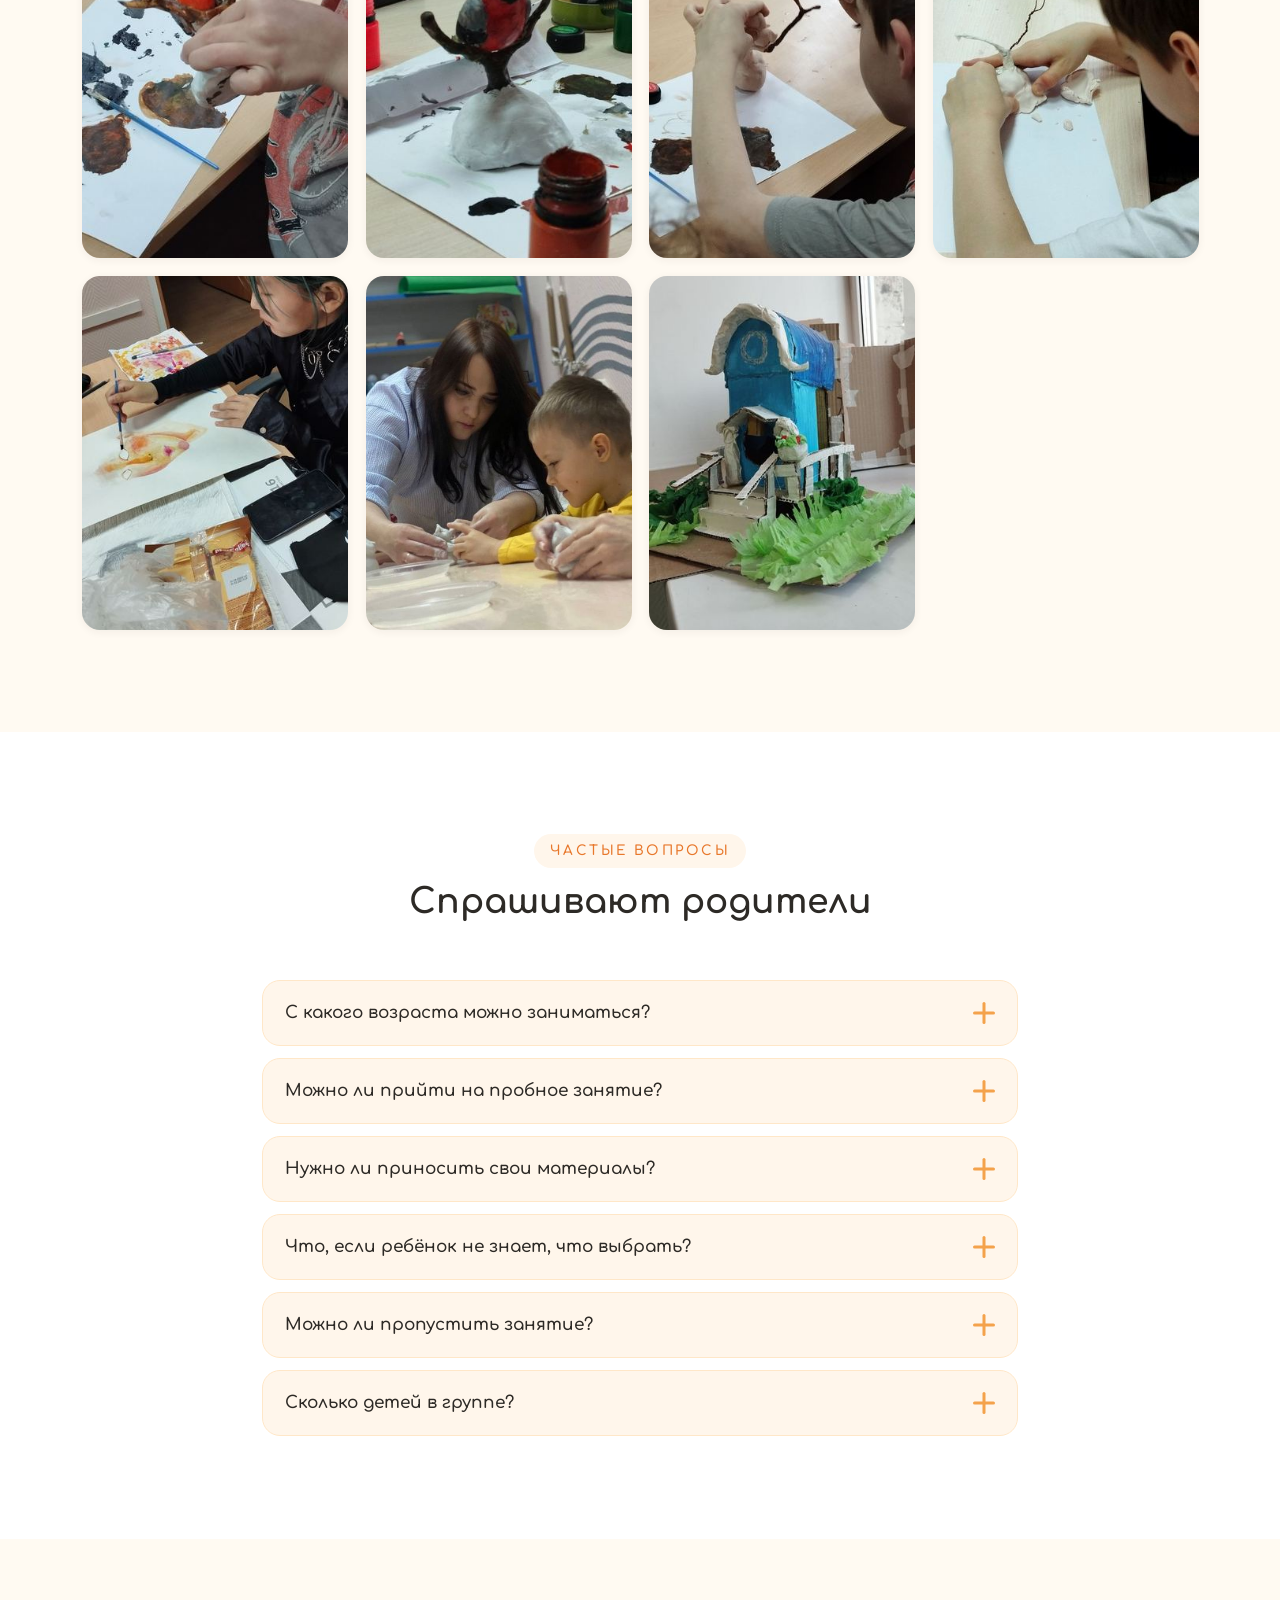
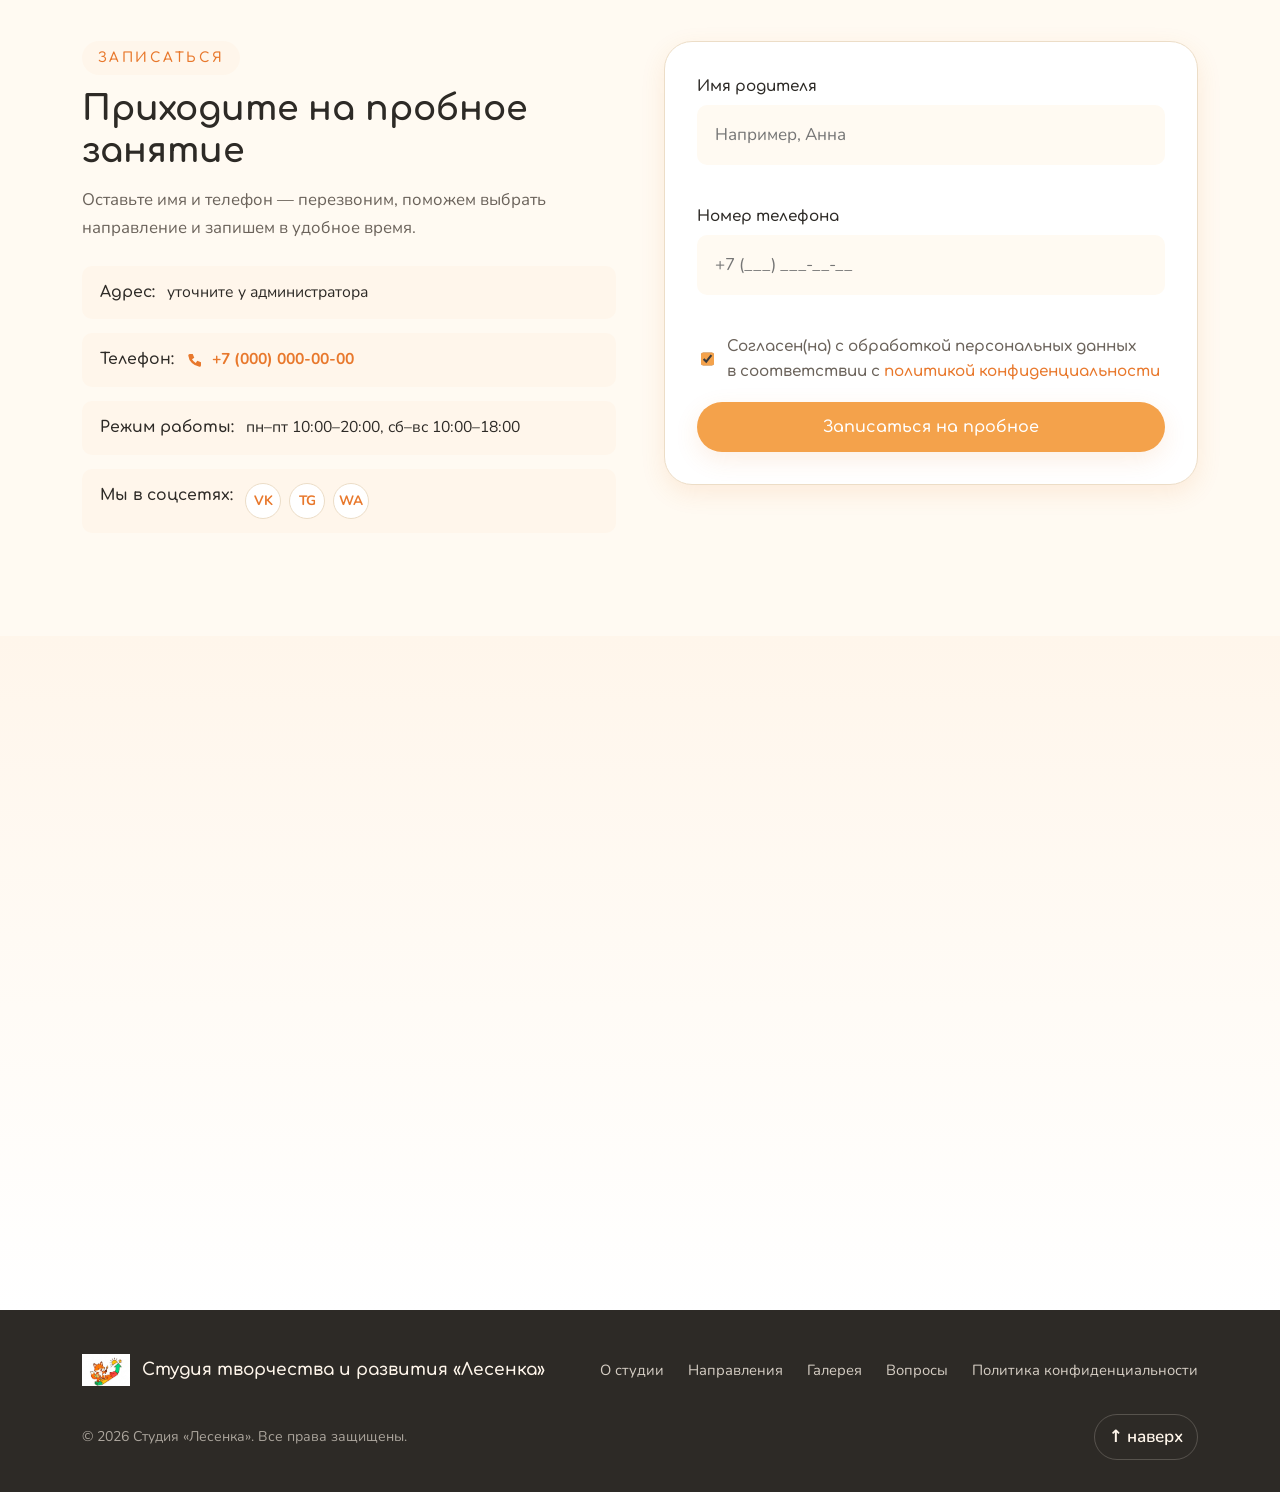
==== commit 31b4acbe: "feat: реальный логотип, галерея 15 фото с лайтбоксом, FAQ, карта, FAB, SEO - Заменил плейсхолдеры на" ====
--- a/index.html
+++ b/index.html
@@ -4,23 +4,47 @@
     <meta charset="utf-8" />
     <meta name="viewport" content="width=device-width, initial-scale=1, viewport-fit=cover" />
     <meta name="theme-color" content="#F4A24B" />
+
     <meta
       name="description"
-      content="Студия творчества и развития «Лесенка» — лепка, рисование, театр, музыка, подготовка к школе и ранняя профориентация для детей. Шаг за шагом вверх по лесенке роста, вдохновения и радости."
+      content="Студия творчества и развития «Лесенка» — лепка из глины, рисование, театр, музыка, подготовка к школе и ранняя профориентация для детей. Шаг за шагом вверх по лесенке роста, вдохновения и радости."
     />
-    <meta name="keywords" content="детская студия, творчество, развитие, лепка, рисование, театр, танцы, музыка, подготовка к школе, лесенка" />
+    <meta
+      name="keywords"
+      content="детская студия, творчество, развитие, лепка из глины, керамика, изобразительное искусство, авторская кукла, театр, танцы, музыка, гитара, подготовка к школе, профориентация, лесенка"
+    />
     <meta name="author" content="Студия «Лесенка»" />
-
+    <meta name="format-detection" content="telephone=yes" />
+    <link rel="canonical" href="https://lesenka-landing-rwghpbfs.devinapps.com/" />
+
+    <!-- Open Graph -->
+    <meta property="og:type" content="website" />
+    <meta property="og:site_name" content="Студия «Лесенка»" />
+    <meta property="og:locale" content="ru_RU" />
     <meta property="og:title" content="Студия творчества и развития «Лесенка»" />
     <meta property="og:description" content="Шаг за шагом вверх по лесенке роста, вдохновения и радости." />
-    <meta property="og:type" content="website" />
-    <meta property="og:image" content="assets/images/lesik-hero.svg" />
-
-    <title>Студия творчества и развития «Лесенка»</title>
-
+    <meta property="og:image" content="assets/images/og-image.jpg" />
+    <meta property="og:image:width" content="1200" />
+    <meta property="og:image:height" content="630" />
+    <meta property="og:url" content="https://lesenka-landing-rwghpbfs.devinapps.com/" />
+
+    <!-- Twitter Card -->
+    <meta name="twitter:card" content="summary_large_image" />
+    <meta name="twitter:title" content="Студия творчества и развития «Лесенка»" />
+    <meta name="twitter:description" content="Шаг за шагом вверх по лесенке роста, вдохновения и радости." />
+    <meta name="twitter:image" content="assets/images/og-image.jpg" />
+
+    <title>Студия творчества и развития «Лесенка» — детские занятия творчеством</title>
+
+    <!-- Иконки -->
+    <link rel="icon" type="image/x-icon" href="assets/icons/favicon.ico" sizes="any" />
     <link rel="icon" type="image/svg+xml" href="assets/icons/favicon.svg" />
-    <link rel="apple-touch-icon" href="assets/icons/favicon.svg" />
-
+    <link rel="icon" type="image/png" sizes="32x32" href="assets/icons/favicon-32.png" />
+    <link rel="icon" type="image/png" sizes="16x16" href="assets/icons/favicon-16.png" />
+    <link rel="apple-touch-icon" href="assets/icons/apple-touch-icon.png" />
+    <link rel="manifest" href="manifest.json" />
+
+    <!-- Шрифты -->
     <link rel="preconnect" href="https://fonts.googleapis.com" />
     <link rel="preconnect" href="https://fonts.gstatic.com" crossorigin />
     <link
@@ -28,11 +52,65 @@
       href="https://fonts.googleapis.com/css2?family=Comfortaa:wght@500;600;700&family=Nunito:wght@400;600;700&display=swap"
     />
 
+    <!-- Стили -->
     <link rel="stylesheet" href="css/style.css" />
+    <link rel="preload" as="image" href="assets/images/logo-full.jpg" />
+
+    <!-- JSON-LD schema.org для поисковиков -->
+    <script type="application/ld+json">
+      {
+        "@context": "https://schema.org",
+        "@type": "LocalBusiness",
+        "@id": "https://lesenka-landing-rwghpbfs.devinapps.com/#org",
+        "name": "Студия творчества и развития «Лесенка»",
+        "alternateName": "Лесенка",
+        "description": "Детская студия творчества и развития: лепка из глины, рисование, театр, музыка, подготовка к школе и ранняя профориентация.",
+        "url": "https://lesenka-landing-rwghpbfs.devinapps.com/",
+        "image": "https://lesenka-landing-rwghpbfs.devinapps.com/assets/images/og-image.jpg",
+        "logo": "https://lesenka-landing-rwghpbfs.devinapps.com/assets/images/logo-fox.png",
+        "telephone": "+7-000-000-00-00",
+        "priceRange": "₽₽",
+        "openingHoursSpecification": [
+          {
+            "@type": "OpeningHoursSpecification",
+            "dayOfWeek": ["Monday", "Tuesday", "Wednesday", "Thursday", "Friday"],
+            "opens": "10:00",
+            "closes": "20:00"
+          },
+          {
+            "@type": "OpeningHoursSpecification",
+            "dayOfWeek": ["Saturday", "Sunday"],
+            "opens": "10:00",
+            "closes": "18:00"
+          }
+        ],
+        "address": {
+          "@type": "PostalAddress",
+          "addressCountry": "RU",
+          "addressLocality": "г. ____",
+          "streetAddress": "ул. ____, д. __"
+        }
+      }
+    </script>
+
+    <!-- Yandex.Metrika (вставьте свой идентификатор счётчика вместо XXXXXXXX) -->
+    <!--
+    <script>
+      (function(m,e,t,r,i,k,a){m[i]=m[i]||function(){(m[i].a=m[i].a||[]).push(arguments)};
+      m[i].l=1*new Date();
+      for (var j = 0; j < document.scripts.length; j++) {if (document.scripts[j].src === r) { return; }}
+      k=e.createElement(t),a=e.getElementsByTagName(t)[0],k.async=1,k.src=r,a.parentNode.insertBefore(k,a)})
+      (window, document, "script", "https://mc.yandex.ru/metrika/tag.js", "ym");
+      ym(XXXXXXXX, "init", { clickmap:true, trackLinks:true, accurateTrackBounce:true, webvisor:true });
+    </script>
+    <noscript><div><img src="https://mc.yandex.ru/watch/XXXXXXXX" style="position:absolute; left:-9999px;" alt="" /></div></noscript>
+    -->
   </head>
+
   <body>
     <a class="skip-link" href="#main">Перейти к содержимому</a>
 
+    <!-- Боковая «лесенка»-индикатор скролла -->
     <aside class="scroll-ladder" aria-hidden="true">
       <div class="scroll-ladder__rail"></div>
       <div class="scroll-ladder__step" style="top: 0%"></div>
@@ -48,10 +126,16 @@
     <header class="site-header" id="top">
       <div class="container site-header__inner">
         <a class="logo" href="#top" aria-label="Студия «Лесенка» — на главную">
-          <img src="assets/images/logo-lesik.svg" alt="" class="logo__img" width="48" height="48" />
+          <img
+            src="assets/images/logo-fox.png"
+            alt=""
+            class="logo__img"
+            width="64"
+            height="42"
+          />
           <span class="logo__text">
             <span class="logo__title">Лесенка</span>
-            <span class="logo__sub">студия творчества и развития</span>
+            <span class="logo__sub">студия творчества и&nbsp;развития</span>
           </span>
         </a>
 
@@ -69,10 +153,11 @@
 
         <nav class="primary-nav" id="primary-nav" aria-label="Основное меню">
           <ul class="primary-nav__list">
-            <li><a href="#about">О студии</a></li>
-            <li><a href="#directions">Направления</a></li>
-            <li><a href="#values">Наши ценности</a></li>
-            <li><a class="primary-nav__cta" href="#contact">Записаться</a></li>
+            <li><a href="#about" data-nav-link>О&nbsp;студии</a></li>
+            <li><a href="#directions" data-nav-link>Направления</a></li>
+            <li><a href="#gallery" data-nav-link>Галерея</a></li>
+            <li><a href="#faq" data-nav-link>Вопросы</a></li>
+            <li><a class="primary-nav__cta" href="#contact" data-nav-link>Записаться</a></li>
           </ul>
         </nav>
       </div>
@@ -88,9 +173,9 @@
         </div>
         <div class="container hero__inner">
           <div class="hero__content reveal">
-            <p class="hero__eyebrow">для детей и родителей</p>
+            <p class="hero__eyebrow">для&nbsp;детей и&nbsp;родителей</p>
             <h1 id="hero-title" class="hero__title">
-              Студия творчества и развития
+              Студия творчества и&nbsp;развития
               <span class="hero__title-accent">«Лесенка»</span>
             </h1>
             <p class="hero__subtitle">
@@ -102,7 +187,7 @@
             </div>
 
             <ul class="hero__bullets stagger-up" role="list">
-              <li>10+ направлений</li>
+              <li>10&nbsp;направлений</li>
               <li>Опытные педагоги</li>
               <li>Тёплая атмосфера</li>
             </ul>
@@ -110,12 +195,13 @@
 
           <figure class="hero__art reveal reveal--delay-1">
             <img
-              src="assets/images/lesik-hero.svg"
-              alt="Дружелюбный лисёнок Лесик с книгой стоит у лесенки"
+              src="assets/images/logo-full.jpg"
+              alt="Логотип Студии «Лесенка»: лисёнок Лесик с палитрой поднимается по разноцветной лесенке"
               class="hero__img"
-              width="480"
-              height="480"
+              width="640"
+              height="378"
               loading="eager"
+              fetchpriority="high"
             />
           </figure>
         </div>
@@ -159,13 +245,37 @@
         </div>
       </section>
 
+      <!-- ============== STATS COUNTERS ============== -->
+      <section class="section section--tight stats" aria-label="Студия в цифрах">
+        <div class="container">
+          <ul class="stats__grid stagger-up reveal" role="list">
+            <li class="stats__item">
+              <span class="stats__num" data-counter="10" data-suffix="">0</span>
+              <span class="stats__label">направлений</span>
+            </li>
+            <li class="stats__item">
+              <span class="stats__num" data-counter="500" data-suffix="+">0</span>
+              <span class="stats__label">детей прошли занятия</span>
+            </li>
+            <li class="stats__item">
+              <span class="stats__num" data-counter="5" data-suffix="+">0</span>
+              <span class="stats__label">лет опыта</span>
+            </li>
+            <li class="stats__item">
+              <span class="stats__num" data-counter="100" data-suffix="%">0</span>
+              <span class="stats__label">тепла и&nbsp;поддержки</span>
+            </li>
+          </ul>
+        </div>
+      </section>
+
       <!-- ============== DIRECTIONS ============== -->
       <section class="section directions" id="directions" aria-labelledby="directions-title">
         <div class="container">
           <header class="section__header reveal">
             <p class="section__eyebrow">направления занятий</p>
             <h2 id="directions-title" class="section__title">
-              Любимое дело найдётся для каждого
+              Любимое дело найдётся для&nbsp;каждого
             </h2>
             <p class="section__lead">
               Десять направлений&nbsp;— от&nbsp;творчества до&nbsp;ранней
@@ -178,7 +288,7 @@
               <span class="direction-card__icon" aria-hidden="true">
                 <svg viewBox="0 0 32 32"><path d="M8 22c0-6 4-10 8-10s8 4 8 10v2H8v-2zM12 9a4 4 0 118 0 4 4 0 01-8 0z" fill="currentColor"/></svg>
               </span>
-              <h3>Лепка из глины и&nbsp;керамика</h3>
+              <h3>Лепка из&nbsp;глины и&nbsp;керамика</h3>
               <p>Гончарный круг, ручная лепка, обжиг и&nbsp;роспись готовых работ.</p>
             </li>
 
@@ -257,7 +367,7 @@
         </div>
       </section>
 
-      <!-- ============== VALUES / ADVANTAGES ============== -->
+      <!-- ============== VALUES ============== -->
       <section class="section values" id="values" aria-labelledby="values-title">
         <div class="container">
           <header class="section__header reveal">
@@ -293,6 +403,124 @@
                 с&nbsp;любовью. Поэтому хвалим, мотивируем и&nbsp;показываем рост.
               </p>
             </article>
+          </div>
+        </div>
+      </section>
+
+      <!-- ============== GALLERY ============== -->
+      <section class="section gallery" id="gallery" aria-labelledby="gallery-title">
+        <div class="container">
+          <header class="section__header reveal">
+            <p class="section__eyebrow">галерея</p>
+            <h2 id="gallery-title" class="section__title">Так выглядят наши занятия</h2>
+            <p class="section__lead">
+              Лепка, керамика, рисование, авторская кукла, поделки&nbsp;—
+              кадры с&nbsp;настоящих занятий. Кликните по&nbsp;любой фотографии,
+              чтобы увеличить.
+            </p>
+          </header>
+
+          <ul class="gallery__grid stagger-up reveal" role="list">
+            <li><button type="button" class="gallery__item" data-full="assets/images/gallery/gallery-01.jpg" aria-label="Открыть фото 1"><img src="assets/images/gallery/gallery-01-thumb.jpg" alt="Мальчик с глиняной поделкой показывает испачканную глиной ладошку" loading="lazy" width="450" height="600" /></button></li>
+            <li><button type="button" class="gallery__item" data-full="assets/images/gallery/gallery-02.jpg" aria-label="Открыть фото 2"><img src="assets/images/gallery/gallery-02-thumb.jpg" alt="Мальчик лепит фигурку из серой глины за столом" loading="lazy" width="450" height="600" /></button></li>
+            <li><button type="button" class="gallery__item" data-full="assets/images/gallery/gallery-03.jpg" aria-label="Открыть фото 3"><img src="assets/images/gallery/gallery-03-thumb.jpg" alt="Дети сосредоточенно лепят из глины за длинным столом" loading="lazy" width="450" height="600" /></button></li>
+            <li><button type="button" class="gallery__item" data-full="assets/images/gallery/gallery-04.jpg" aria-label="Открыть фото 4"><img src="assets/images/gallery/gallery-04-thumb.jpg" alt="Девочка в школьной форме держит вылепленные из глины поделки" loading="lazy" width="600" height="450" /></button></li>
+            <li><button type="button" class="gallery__item" data-full="assets/images/gallery/gallery-05.jpg" aria-label="Открыть фото 5"><img src="assets/images/gallery/gallery-05-thumb.jpg" alt="Педагог помогает ребёнку лепить из глины на занятии" loading="lazy" width="399" height="600" /></button></li>
+            <li><button type="button" class="gallery__item" data-full="assets/images/gallery/gallery-06.jpg" aria-label="Открыть фото 6"><img src="assets/images/gallery/gallery-06-thumb.jpg" alt="Ребёнок занят лепкой за столом" loading="lazy" width="450" height="600" /></button></li>
+            <li><button type="button" class="gallery__item" data-full="assets/images/gallery/gallery-07.jpg" aria-label="Открыть фото 7"><img src="assets/images/gallery/gallery-07-thumb.jpg" alt="Детские руки разминают пластичную белую массу" loading="lazy" width="337" height="600" /></button></li>
+            <li><button type="button" class="gallery__item" data-full="assets/images/gallery/gallery-08.jpg" aria-label="Открыть фото 8"><img src="assets/images/gallery/gallery-08-thumb.jpg" alt="Ребёнок расписывает гуашью фигурку рыбы" loading="lazy" width="337" height="600" /></button></li>
+            <li><button type="button" class="gallery__item" data-full="assets/images/gallery/gallery-09.jpg" aria-label="Открыть фото 9"><img src="assets/images/gallery/gallery-09-thumb.jpg" alt="Мальчик расписывает белую фигурку с бабочками акварелью" loading="lazy" width="337" height="600" /></button></li>
+            <li><button type="button" class="gallery__item" data-full="assets/images/gallery/gallery-10.jpg" aria-label="Открыть фото 10"><img src="assets/images/gallery/gallery-10-thumb.jpg" alt="Ребёнок дорисовывает кистью лепную фигурку снегиря" loading="lazy" width="337" height="600" /></button></li>
+            <li><button type="button" class="gallery__item" data-full="assets/images/gallery/gallery-11.jpg" aria-label="Открыть фото 11"><img src="assets/images/gallery/gallery-11-thumb.jpg" alt="Готовая раскрашенная фигурка снегиря на веточке" loading="lazy" width="337" height="600" /></button></li>
+            <li><button type="button" class="gallery__item" data-full="assets/images/gallery/gallery-12.jpg" aria-label="Открыть фото 12"><img src="assets/images/gallery/gallery-12-thumb.jpg" alt="Ребёнок расписывает ветку для композиции со снегирём" loading="lazy" width="363" height="600" /></button></li>
+            <li><button type="button" class="gallery__item" data-full="assets/images/gallery/gallery-13.jpg" aria-label="Открыть фото 13"><img src="assets/images/gallery/gallery-13-thumb.jpg" alt="Детские руки собирают композицию из глиняной заготовки и веток" loading="lazy" width="337" height="600" /></button></li>
+            <li><button type="button" class="gallery__item" data-full="assets/images/gallery/gallery-14.jpg" aria-label="Открыть фото 14"><img src="assets/images/gallery/gallery-14-thumb.jpg" alt="Девочка-подросток рисует акварельный портрет на занятии" loading="lazy" width="524" height="600" /></button></li>
+            <li><button type="button" class="gallery__item" data-full="assets/images/gallery/gallery-15.jpg" aria-label="Открыть фото 15"><img src="assets/images/gallery/gallery-15-thumb.jpg" alt="Картонный домик-поделка с зелёной травой и крыльцом, выполненный детьми" loading="lazy" width="337" height="600" /></button></li>
+          </ul>
+        </div>
+      </section>
+
+      <!-- ============== FAQ ============== -->
+      <section class="section faq" id="faq" aria-labelledby="faq-title">
+        <div class="container faq__inner">
+          <header class="section__header reveal">
+            <p class="section__eyebrow">частые вопросы</p>
+            <h2 id="faq-title" class="section__title">Спрашивают родители</h2>
+          </header>
+
+          <div class="faq__list stagger-up reveal">
+            <details class="faq__item">
+              <summary>
+                <span>С какого возраста можно заниматься?</span>
+                <span class="faq__icon" aria-hidden="true"></span>
+              </summary>
+              <p>
+                Мы&nbsp;принимаем детей с&nbsp;3&nbsp;лет&nbsp;— на&nbsp;адаптационные
+                занятия с&nbsp;родителями. С&nbsp;5&nbsp;лет&nbsp;— на&nbsp;самостоятельные
+                группы. Подростки тоже занимаются: для них есть отдельные программы.
+              </p>
+            </details>
+
+            <details class="faq__item">
+              <summary>
+                <span>Можно ли прийти на&nbsp;пробное занятие?</span>
+                <span class="faq__icon" aria-hidden="true"></span>
+              </summary>
+              <p>
+                Да, мы&nbsp;всегда рады знакомству. Запишитесь через форму
+                на&nbsp;этой странице или позвоните администратору&nbsp;—
+                подберём удобное время и&nbsp;направление.
+              </p>
+            </details>
+
+            <details class="faq__item">
+              <summary>
+                <span>Нужно ли приносить свои материалы?</span>
+                <span class="faq__icon" aria-hidden="true"></span>
+              </summary>
+              <p>
+                Нет, все материалы&nbsp;— глину, краски, кисти, бумагу, фурнитуру
+                для куклы&nbsp;— мы&nbsp;предоставляем. Готовые работы дети
+                забирают&nbsp;домой.
+              </p>
+            </details>
+
+            <details class="faq__item">
+              <summary>
+                <span>Что, если ребёнок не&nbsp;знает, что выбрать?</span>
+                <span class="faq__icon" aria-hidden="true"></span>
+              </summary>
+              <p>
+                Это нормально&nbsp;— и&nbsp;для этого «Лесенка» существует.
+                На&nbsp;первой встрече педагоги предлагают попробовать несколько
+                направлений: лепку, рисование, театр, музыку. Через 1–2&nbsp;недели
+                ребёнок сам понимает, к&nbsp;чему тянется.
+              </p>
+            </details>
+
+            <details class="faq__item">
+              <summary>
+                <span>Можно ли пропустить занятие?</span>
+                <span class="faq__icon" aria-hidden="true"></span>
+              </summary>
+              <p>
+                Конечно. Достаточно предупредить администратора&nbsp;—
+                пропущенное занятие можно отработать с&nbsp;другой группой
+                по&nbsp;тому&nbsp;же направлению.
+              </p>
+            </details>
+
+            <details class="faq__item">
+              <summary>
+                <span>Сколько детей в&nbsp;группе?</span>
+                <span class="faq__icon" aria-hidden="true"></span>
+              </summary>
+              <p>
+                В&nbsp;среднем 6–8 детей&nbsp;— этого достаточно
+                для общения и&nbsp;команды, но&nbsp;при этом каждому
+                ребёнку хватает внимания педагога.
+              </p>
+            </details>
           </div>
         </div>
       </section>
@@ -319,11 +547,15 @@
                 <strong>Телефон:</strong>
                 <a class="contact__phone" href="tel:+70000000000">
                   <svg viewBox="0 0 24 24" aria-hidden="true" width="18" height="18"><path d="M5 4h4l2 5-3 2a12 12 0 005 5l2-3 5 2v4a2 2 0 01-2 2A17 17 0 013 6a2 2 0 012-2z" fill="currentColor"/></svg>
-                  +7 (000) 000-00-00
+                  +7&nbsp;(000)&nbsp;000-00-00
                 </a>
               </li>
+              <li>
+                <strong>Режим работы:</strong>
+                <span>пн–пт 10:00–20:00, сб–вс 10:00–18:00</span>
+              </li>
               <li class="contact__socials">
-                <strong>Мы в&nbsp;соцсетях:</strong>
+                <strong>Мы&nbsp;в&nbsp;соцсетях:</strong>
                 <span class="contact__social-links">
                   <a href="#" aria-label="ВКонтакте">VK</a>
                   <a href="#" aria-label="Telegram">TG</a>
@@ -365,7 +597,8 @@
             <div class="field field--checkbox">
               <input type="checkbox" id="consent" name="consent" required checked />
               <label for="consent">
-                Согласен(на) с&nbsp;обработкой персональных данных
+                Согласен(на) с&nbsp;обработкой персональных данных в&nbsp;соответствии
+                с&nbsp;<a href="privacy.html" target="_blank" rel="noopener">политикой конфиденциальности</a>
               </label>
             </div>
 
@@ -379,20 +612,85 @@
           </form>
         </div>
       </section>
+
+      <!-- ============== MAP / HOW TO FIND US ============== -->
+      <section class="section section--alt findus" id="findus" aria-labelledby="findus-title">
+        <div class="container findus__grid">
+          <header class="findus__header reveal">
+            <p class="section__eyebrow">как нас найти</p>
+            <h2 id="findus-title" class="section__title">Заглядывайте в&nbsp;гости</h2>
+            <p class="section__lead">
+              Уютная студия в&nbsp;нескольких минутах от&nbsp;центра.
+              Запишитесь заранее&nbsp;— и&nbsp;администратор встретит
+              ребёнка прямо у&nbsp;входа.
+            </p>
+            <ul class="findus__info" role="list">
+              <li><strong>Адрес:</strong> г.&nbsp;____, ул.&nbsp;____, д.&nbsp;__</li>
+              <li><strong>Время работы:</strong> пн–пт 10:00–20:00, сб–вс 10:00–18:00</li>
+              <li><strong>Парковка:</strong> бесплатная во&nbsp;дворе</li>
+            </ul>
+            <a class="btn btn--ghost" href="#contact">Записаться на&nbsp;занятие</a>
+          </header>
+
+          <div class="findus__map reveal reveal--delay-1" aria-label="Карта расположения студии">
+            <!-- Плейсхолдер карты. Вставьте сюда iframe Яндекс.Карт или Google Maps,
+                 когда уточните точный адрес. Пример:
+                 <iframe src="https://yandex.ru/map-widget/v1/?..." width="100%" height="380" frameborder="0"></iframe>
+            -->
+            <div class="findus__map-placeholder" aria-hidden="true">
+              <svg viewBox="0 0 64 64" width="64" height="64">
+                <path d="M32 4a16 16 0 0116 16c0 11-16 40-16 40S16 31 16 20A16 16 0 0132 4zm0 22a6 6 0 100-12 6 6 0 000 12z" fill="currentColor"/>
+              </svg>
+              <p>Здесь будет карта.<br>Подставим, как только уточним адрес студии.</p>
+            </div>
+          </div>
+        </div>
+      </section>
     </main>
 
     <footer class="site-footer">
       <div class="container site-footer__inner">
         <div class="site-footer__brand">
-          <img src="assets/images/logo-lesik.svg" alt="" width="36" height="36" />
+          <img src="assets/images/logo-fox.png" alt="" width="48" height="32" />
           <span>Студия творчества и&nbsp;развития «Лесенка»</span>
         </div>
+        <nav class="site-footer__links" aria-label="Дополнительные ссылки">
+          <a href="#about">О&nbsp;студии</a>
+          <a href="#directions">Направления</a>
+          <a href="#gallery">Галерея</a>
+          <a href="#faq">Вопросы</a>
+          <a href="privacy.html">Политика конфиденциальности</a>
+        </nav>
         <p class="site-footer__copy">
-          © <span id="year">2026</span> Студия «Лесенка». Все права защищены.
+          © <span id="year">2026</span> Студия «Лесенка». Все&nbsp;права защищены.
         </p>
-        <a class="site-footer__top" href="#top" aria-label="Наверх">↑ наверх</a>
+        <a class="site-footer__top" href="#top" aria-label="Наверх">↑&nbsp;наверх</a>
       </div>
     </footer>
+
+    <!-- ============== FLOATING CONTACT BUTTONS (mobile-first) ============== -->
+    <div class="fab" aria-label="Быстрая связь">
+      <a class="fab__btn fab__btn--call" href="tel:+70000000000" aria-label="Позвонить">
+        <svg viewBox="0 0 24 24" aria-hidden="true"><path d="M5 4h4l2 5-3 2a12 12 0 005 5l2-3 5 2v4a2 2 0 01-2 2A17 17 0 013 6a2 2 0 012-2z" fill="currentColor"/></svg>
+      </a>
+      <a class="fab__btn fab__btn--tg" href="https://t.me/" target="_blank" rel="noopener" aria-label="Написать в Telegram">
+        <svg viewBox="0 0 24 24" aria-hidden="true"><path d="M21 4.4L2.5 11.5c-1 .4-1 1.7.1 2L7.5 15l1.7 5.5c.3.9 1.4 1.1 2 .3l2.6-2.6 4.6 3.4c.8.6 2 .2 2.2-.8l3-15c.2-1.2-1-2.2-2.6-1.4zM10 14.4l8-7.3-6.5 8.2-.4 3.7-1.1-4.6z" fill="currentColor"/></svg>
+      </a>
+      <a class="fab__btn fab__btn--wa" href="https://wa.me/" target="_blank" rel="noopener" aria-label="Написать в WhatsApp">
+        <svg viewBox="0 0 24 24" aria-hidden="true"><path d="M12 2a10 10 0 00-8.6 15.1L2 22l5-1.3A10 10 0 1012 2zm0 18a8 8 0 01-4-1.1l-.3-.2-3 .8.8-2.9-.2-.3A8 8 0 1112 20zm4.4-5.6c-.2-.1-1.4-.7-1.6-.8-.2-.1-.4-.1-.5.1-.2.2-.6.8-.7.9-.1.1-.2.2-.5.1-.2-.1-1-.4-2-1.3-.7-.7-1.2-1.5-1.4-1.7-.1-.2 0-.4.1-.5.1-.1.3-.3.4-.5.1-.1.2-.2.2-.4 0-.2 0-.4-.1-.5L9 7.5c-.1-.2-.3-.2-.5-.2h-.4c-.2 0-.5.1-.7.3-.2.2-.9.9-.9 2.2 0 1.3 1 2.6 1.1 2.7.1.2 2 3 4.7 4.1.7.3 1.2.5 1.7.6.7.2 1.3.2 1.8.1.6-.1 1.6-.6 1.8-1.3.2-.6.2-1.2.2-1.3-.1-.1-.2-.2-.4-.2z" fill="currentColor"/></svg>
+      </a>
+    </div>
+
+    <!-- ============== LIGHTBOX ============== -->
+    <div class="lightbox" id="lightbox" role="dialog" aria-modal="true" aria-label="Просмотр фотографии" hidden>
+      <button class="lightbox__close" type="button" aria-label="Закрыть">×</button>
+      <button class="lightbox__prev" type="button" aria-label="Предыдущая">‹</button>
+      <button class="lightbox__next" type="button" aria-label="Следующая">›</button>
+      <figure class="lightbox__figure">
+        <img class="lightbox__img" alt="" />
+        <figcaption class="lightbox__caption" aria-live="polite"></figcaption>
+      </figure>
+    </div>
 
     <script src="js/main.js" defer></script>
   </body>
--- a/css/style.css
+++ b/css/style.css
@@ -217,9 +217,19 @@
 }
 
 .logo__img {
-  width: 48px;
-  height: 48px;
+  width: 64px;
+  height: 42px;
+  object-fit: contain;
   flex-shrink: 0;
+}
+
+.primary-nav__list a.is-active:not(.primary-nav__cta) {
+  background: var(--color-cream);
+  color: var(--color-orange-dark);
+}
+
+.primary-nav__cta.is-active {
+  box-shadow: 0 0 0 4px rgba(244, 162, 75, 0.25), var(--shadow-sm);
 }
 
 .logo__text {
@@ -1126,3 +1136,539 @@
     display: none;
   }
 }
+
+/* ==========================================================================
+   Дополнительные модификаторы секций
+   ========================================================================== */
+.section--tight {
+  padding-block: clamp(36px, 5vw, 64px);
+}
+
+.section--alt {
+  background: linear-gradient(180deg, var(--color-cream) 0%, var(--color-bg) 100%);
+}
+
+/* ==========================================================================
+   Stats — счётчики
+   ========================================================================== */
+.stats__grid {
+  display: grid;
+  grid-template-columns: repeat(auto-fit, minmax(160px, 1fr));
+  gap: 18px;
+  text-align: center;
+}
+
+.stats__item {
+  padding: 26px 16px;
+  background: var(--color-cream);
+  border-radius: var(--radius-md);
+  box-shadow: var(--shadow-sm);
+  border: 1px solid var(--color-cream-deep);
+}
+
+.stats__num {
+  display: block;
+  font-family: var(--font-display);
+  font-weight: 700;
+  font-size: clamp(2rem, 4vw, 2.8rem);
+  color: var(--color-orange-dark);
+  line-height: 1;
+  margin-bottom: 6px;
+}
+
+.stats__label {
+  display: block;
+  font-size: 0.92rem;
+  color: var(--color-text-muted);
+  letter-spacing: 0.02em;
+}
+
+/* ==========================================================================
+   Gallery
+   ========================================================================== */
+.gallery__grid {
+  display: grid;
+  grid-template-columns: repeat(auto-fill, minmax(220px, 1fr));
+  gap: 14px;
+}
+
+@media (min-width: 768px) {
+  .gallery__grid {
+    grid-template-columns: repeat(auto-fill, minmax(240px, 1fr));
+    gap: 18px;
+  }
+}
+
+.gallery__item {
+  position: relative;
+  display: block;
+  padding: 0;
+  margin: 0;
+  background: var(--color-cream);
+  border: 0;
+  border-radius: var(--radius-md);
+  overflow: hidden;
+  cursor: pointer;
+  aspect-ratio: 3 / 4;
+  transition: transform 0.3s ease, box-shadow 0.3s ease;
+  box-shadow: var(--shadow-sm);
+}
+
+.gallery__item:hover,
+.gallery__item:focus-visible {
+  transform: translateY(-4px);
+  box-shadow: var(--shadow-lg);
+}
+
+.gallery__item::after {
+  content: "";
+  position: absolute;
+  inset: 0;
+  background: linear-gradient(180deg, transparent 60%, rgba(45, 42, 38, 0.5) 100%);
+  opacity: 0;
+  transition: opacity 0.25s ease;
+}
+
+.gallery__item:hover::after,
+.gallery__item:focus-visible::after {
+  opacity: 1;
+}
+
+.gallery__item img {
+  width: 100%;
+  height: 100%;
+  object-fit: cover;
+  display: block;
+  transition: transform 0.5s ease;
+}
+
+.gallery__item:hover img {
+  transform: scale(1.05);
+}
+
+/* ==========================================================================
+   Lightbox
+   ========================================================================== */
+.lightbox {
+  position: fixed;
+  inset: 0;
+  background: rgba(20, 16, 12, 0.92);
+  z-index: 200;
+  display: flex;
+  align-items: center;
+  justify-content: center;
+  padding: 20px;
+  animation: lb-fade-in 0.25s ease;
+}
+
+.lightbox[hidden] {
+  display: none;
+}
+
+@keyframes lb-fade-in {
+  from { opacity: 0; }
+  to { opacity: 1; }
+}
+
+.lightbox__figure {
+  margin: 0;
+  max-width: min(1200px, 95vw);
+  max-height: 95vh;
+  display: flex;
+  flex-direction: column;
+  align-items: center;
+}
+
+.lightbox__img {
+  max-width: 100%;
+  max-height: 85vh;
+  width: auto;
+  height: auto;
+  border-radius: var(--radius-md);
+  box-shadow: 0 20px 60px rgba(0, 0, 0, 0.5);
+  object-fit: contain;
+}
+
+.lightbox__caption {
+  color: #fff6eb;
+  margin-top: 12px;
+  font-size: 0.92rem;
+  text-align: center;
+  opacity: 0.8;
+}
+
+.lightbox__close,
+.lightbox__prev,
+.lightbox__next {
+  position: absolute;
+  background: rgba(255, 246, 235, 0.12);
+  border: 1px solid rgba(255, 246, 235, 0.2);
+  color: #fff6eb;
+  width: 48px;
+  height: 48px;
+  border-radius: 50%;
+  font-size: 1.6rem;
+  line-height: 1;
+  cursor: pointer;
+  display: flex;
+  align-items: center;
+  justify-content: center;
+  transition: background 0.2s ease, transform 0.2s ease;
+}
+
+.lightbox__close:hover,
+.lightbox__prev:hover,
+.lightbox__next:hover {
+  background: rgba(255, 246, 235, 0.25);
+  transform: scale(1.05);
+}
+
+.lightbox__close {
+  top: 20px;
+  right: 20px;
+  font-size: 1.8rem;
+  padding-bottom: 4px;
+}
+
+.lightbox__prev,
+.lightbox__next {
+  top: 50%;
+  transform: translateY(-50%);
+  font-size: 2rem;
+  width: 56px;
+  height: 56px;
+  padding-bottom: 4px;
+}
+
+.lightbox__prev { left: 16px; }
+.lightbox__next { right: 16px; }
+
+.lightbox__prev:hover { transform: translateY(-50%) scale(1.05); }
+.lightbox__next:hover { transform: translateY(-50%) scale(1.05); }
+
+@media (max-width: 600px) {
+  .lightbox__prev,
+  .lightbox__next {
+    width: 44px;
+    height: 44px;
+    font-size: 1.6rem;
+  }
+  .lightbox__prev { left: 8px; }
+  .lightbox__next { right: 8px; }
+  .lightbox__close { top: 12px; right: 12px; }
+}
+
+/* ==========================================================================
+   FAQ
+   ========================================================================== */
+.faq__inner {
+  max-width: 820px;
+}
+
+.faq__list {
+  display: flex;
+  flex-direction: column;
+  gap: 12px;
+}
+
+.faq__item {
+  background: var(--color-cream);
+  border: 1px solid var(--color-cream-deep);
+  border-radius: var(--radius-md);
+  overflow: hidden;
+  transition: box-shadow 0.25s ease, border-color 0.25s ease;
+}
+
+.faq__item[open] {
+  background: #fff;
+  box-shadow: var(--shadow-md);
+  border-color: var(--color-orange);
+}
+
+.faq__item > summary {
+  list-style: none;
+  cursor: pointer;
+  display: flex;
+  align-items: center;
+  justify-content: space-between;
+  gap: 16px;
+  padding: 18px 22px;
+  font-family: var(--font-display);
+  font-weight: 600;
+  font-size: 1.06rem;
+  color: var(--color-text);
+}
+
+.faq__item > summary::-webkit-details-marker {
+  display: none;
+}
+
+.faq__icon {
+  position: relative;
+  width: 22px;
+  height: 22px;
+  flex-shrink: 0;
+}
+
+.faq__icon::before,
+.faq__icon::after {
+  content: "";
+  position: absolute;
+  background: var(--color-orange);
+  border-radius: 2px;
+}
+
+.faq__icon::before {
+  top: 50%;
+  left: 0;
+  right: 0;
+  height: 3px;
+  transform: translateY(-50%);
+}
+
+.faq__icon::after {
+  left: 50%;
+  top: 0;
+  bottom: 0;
+  width: 3px;
+  transform: translateX(-50%);
+  transition: transform 0.25s ease, opacity 0.25s ease;
+}
+
+.faq__item[open] .faq__icon::after {
+  transform: translateX(-50%) rotate(90deg);
+  opacity: 0;
+}
+
+.faq__item > p {
+  padding: 0 22px 22px;
+  margin: 0;
+  color: var(--color-text-muted);
+  line-height: 1.65;
+}
+
+/* ==========================================================================
+   Findus / Map
+   ========================================================================== */
+.findus__grid {
+  display: grid;
+  grid-template-columns: 1fr;
+  gap: 36px;
+  align-items: start;
+}
+
+@media (min-width: 900px) {
+  .findus__grid {
+    grid-template-columns: 1fr 1.2fr;
+    gap: 48px;
+  }
+}
+
+.findus__info {
+  margin: 18px 0 24px;
+  display: flex;
+  flex-direction: column;
+  gap: 10px;
+}
+
+.findus__info li {
+  padding: 12px 14px;
+  background: rgba(255, 255, 255, 0.6);
+  border-radius: var(--radius-sm);
+  border: 1px solid var(--color-cream-deep);
+}
+
+.findus__info strong {
+  color: var(--color-text);
+  margin-right: 6px;
+}
+
+.findus__map {
+  position: relative;
+  width: 100%;
+  min-height: 360px;
+  border-radius: var(--radius-lg);
+  overflow: hidden;
+  background: var(--color-cream);
+  border: 1px solid var(--color-cream-deep);
+  box-shadow: var(--shadow-md);
+}
+
+.findus__map iframe {
+  position: absolute;
+  inset: 0;
+  width: 100%;
+  height: 100%;
+  border: 0;
+}
+
+.findus__map-placeholder {
+  position: absolute;
+  inset: 0;
+  display: flex;
+  flex-direction: column;
+  align-items: center;
+  justify-content: center;
+  gap: 14px;
+  color: var(--color-orange);
+  text-align: center;
+  padding: 24px;
+}
+
+.findus__map-placeholder p {
+  color: var(--color-text-muted);
+  margin: 0;
+  font-size: 0.95rem;
+}
+
+/* ==========================================================================
+   Floating action buttons
+   ========================================================================== */
+.fab {
+  position: fixed;
+  right: 18px;
+  bottom: 18px;
+  display: flex;
+  flex-direction: column;
+  gap: 12px;
+  z-index: 60;
+}
+
+.fab__btn {
+  width: 52px;
+  height: 52px;
+  display: inline-flex;
+  align-items: center;
+  justify-content: center;
+  border-radius: 50%;
+  color: #fff;
+  box-shadow: 0 6px 18px rgba(45, 42, 38, 0.18),
+    0 2px 4px rgba(45, 42, 38, 0.1);
+  transition: transform 0.2s ease, box-shadow 0.2s ease;
+  position: relative;
+}
+
+.fab__btn:hover,
+.fab__btn:focus-visible {
+  color: #fff;
+  transform: translateY(-2px) scale(1.05);
+  box-shadow: 0 10px 24px rgba(45, 42, 38, 0.25);
+}
+
+.fab__btn svg {
+  width: 24px;
+  height: 24px;
+}
+
+.fab__btn--call { background: var(--color-orange); }
+.fab__btn--tg   { background: #2aabee; }
+.fab__btn--wa   { background: #25d366; }
+
+.fab__btn--call::before {
+  content: "";
+  position: absolute;
+  inset: -4px;
+  border-radius: 50%;
+  border: 2px solid var(--color-orange);
+  opacity: 0.5;
+  animation: fab-pulse 2.4s ease-out infinite;
+}
+
+@keyframes fab-pulse {
+  0%   { transform: scale(1);   opacity: 0.5; }
+  70%  { transform: scale(1.4); opacity: 0; }
+  100% { transform: scale(1.4); opacity: 0; }
+}
+
+@media (max-width: 1099px) {
+  /* Не перекрывать boundary с лесенкой; на десктопе лесенка слева, fab справа */
+}
+
+@media (min-width: 1100px) {
+  .fab {
+    right: 24px;
+    bottom: 24px;
+  }
+}
+
+@media (prefers-reduced-motion: reduce) {
+  .fab__btn--call::before {
+    animation: none;
+  }
+}
+
+/* ==========================================================================
+   Footer links
+   ========================================================================== */
+.site-footer__links {
+  display: flex;
+  flex-wrap: wrap;
+  gap: 16px 24px;
+  justify-content: center;
+  margin: 16px 0;
+  font-size: 0.92rem;
+}
+
+.site-footer__links a {
+  color: rgba(255, 246, 235, 0.8);
+  text-decoration: none;
+  transition: color 0.2s ease;
+}
+
+.site-footer__links a:hover,
+.site-footer__links a:focus-visible {
+  color: #fff6eb;
+  text-decoration: underline;
+}
+
+/* ==========================================================================
+   Legal page (privacy.html)
+   ========================================================================== */
+.page--legal {
+  background: var(--color-bg);
+}
+
+.legal-page {
+  padding: clamp(40px, 6vw, 80px) 0 80px;
+}
+
+.legal-page__content {
+  max-width: 760px;
+}
+
+.legal-page__title {
+  font-size: clamp(1.6rem, 3vw, 2.4rem);
+  margin: 8px 0 8px;
+}
+
+.legal-page__meta {
+  color: var(--color-text-muted);
+  font-size: 0.95rem;
+  margin-bottom: 28px;
+}
+
+.legal-page h2 {
+  font-size: 1.2rem;
+  margin-top: 28px;
+  color: var(--color-orange-dark);
+}
+
+.legal-page ul {
+  list-style: disc;
+  padding-left: 22px;
+  color: var(--color-text-muted);
+  margin: 0 0 1em;
+}
+
+.legal-page__back {
+  margin-top: 36px;
+}
+
+/* ==========================================================================
+   Тонкая корректировка hero под новый логотип-баннер (16:9)
+   ========================================================================== */
+.hero__img {
+  border-radius: var(--radius-lg);
+  box-shadow: var(--shadow-md);
+  background: #fff;
+}
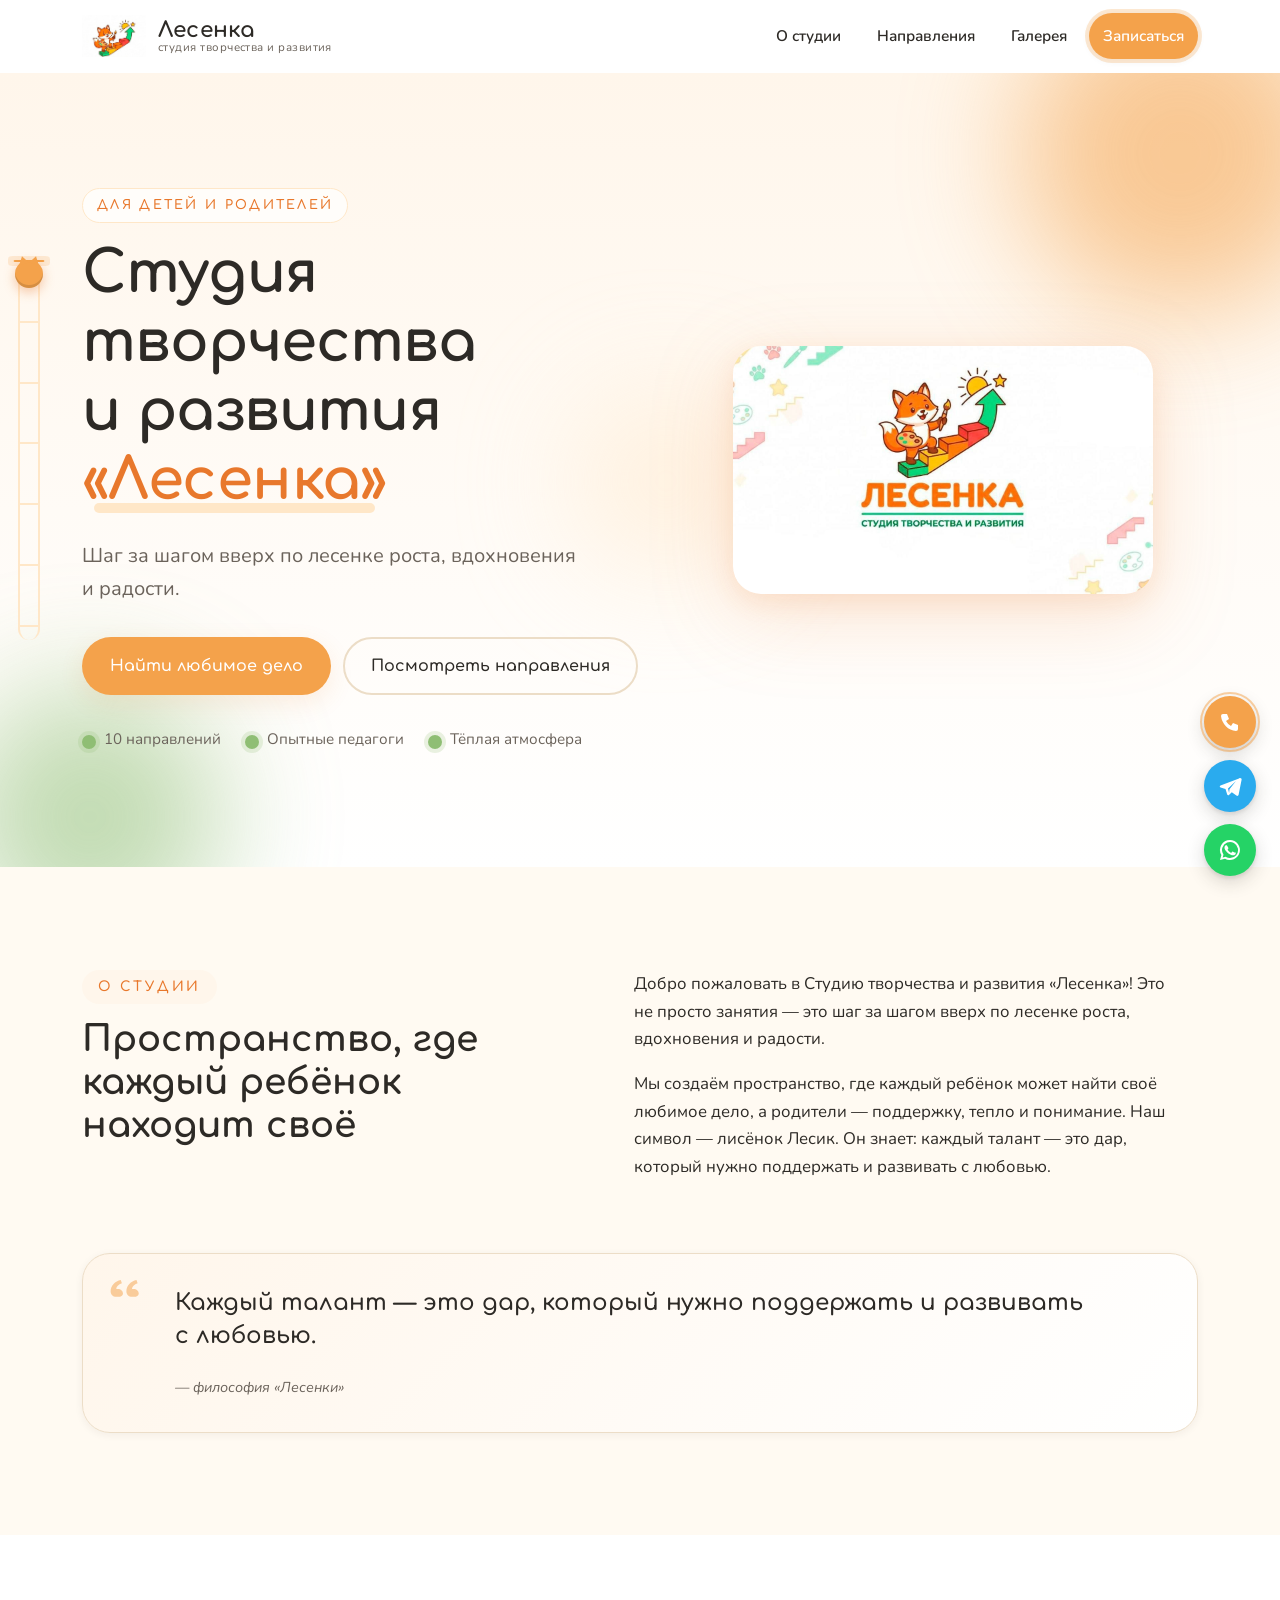
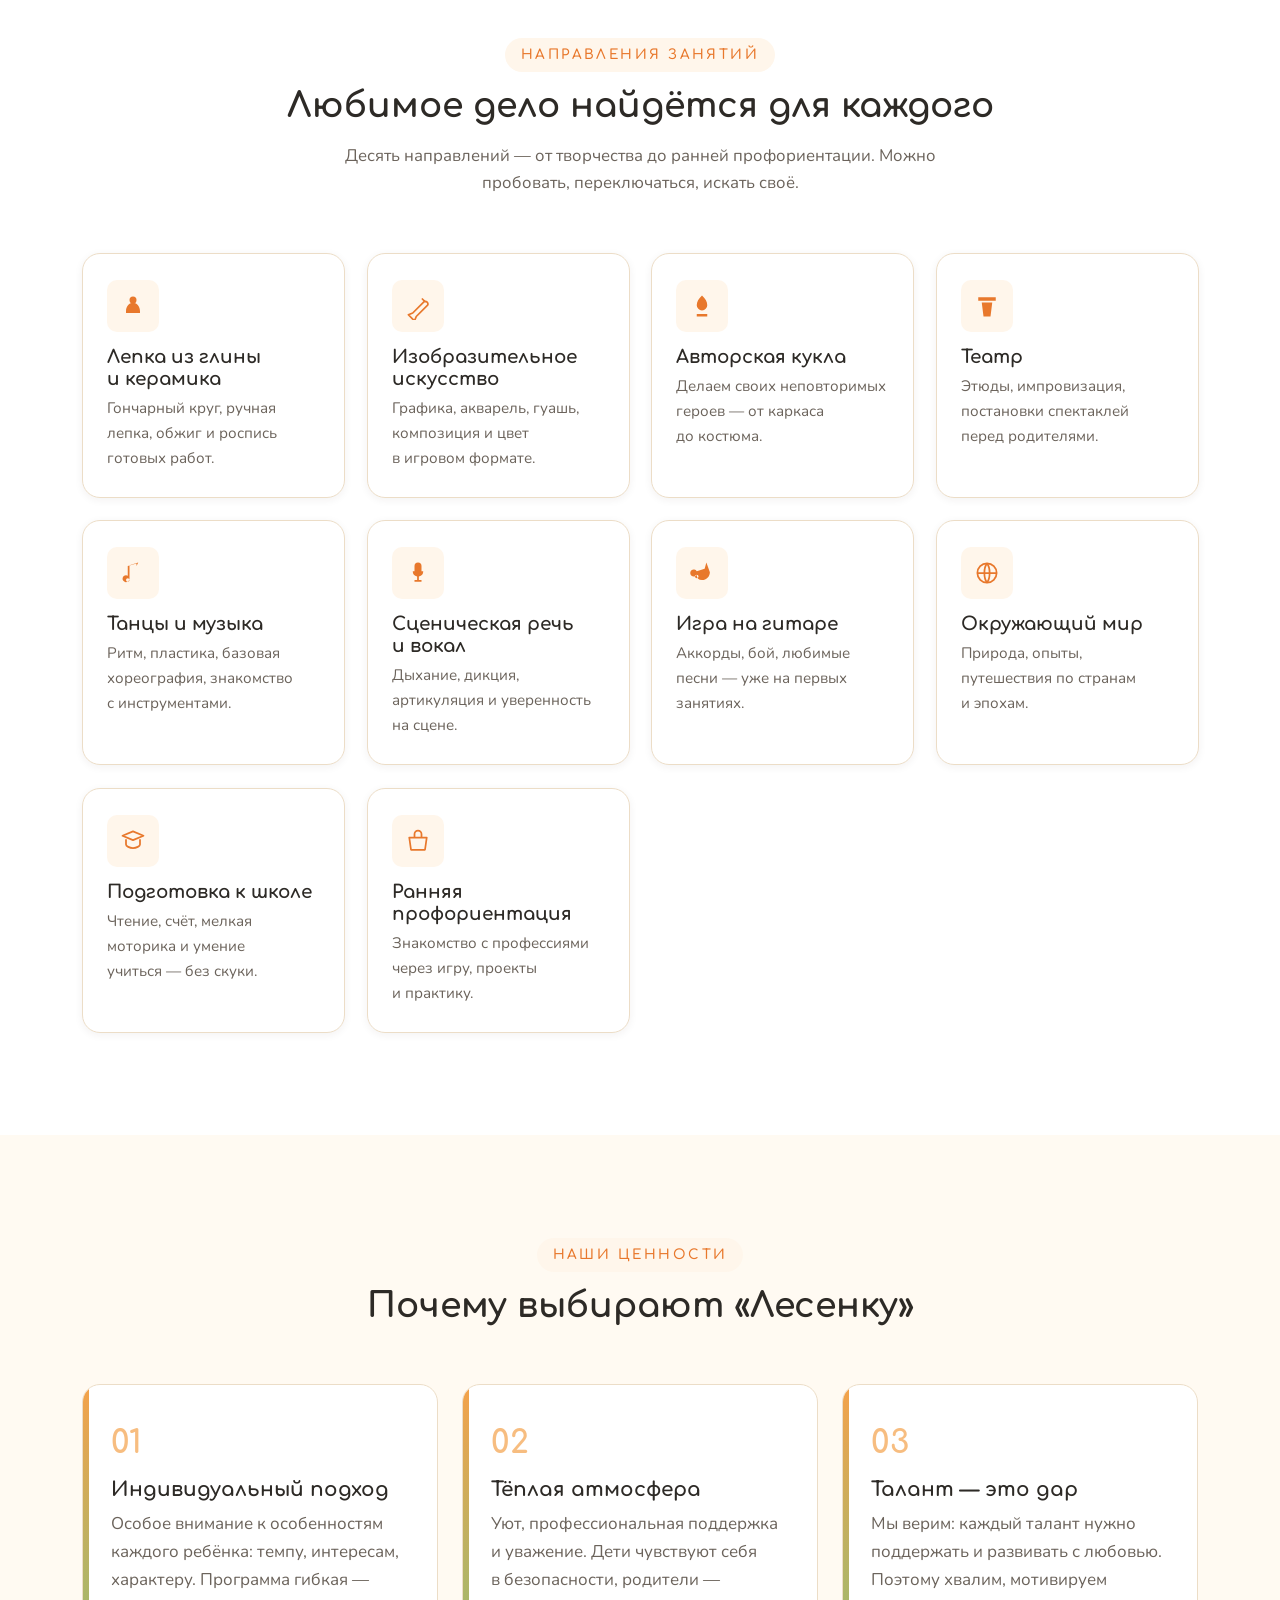
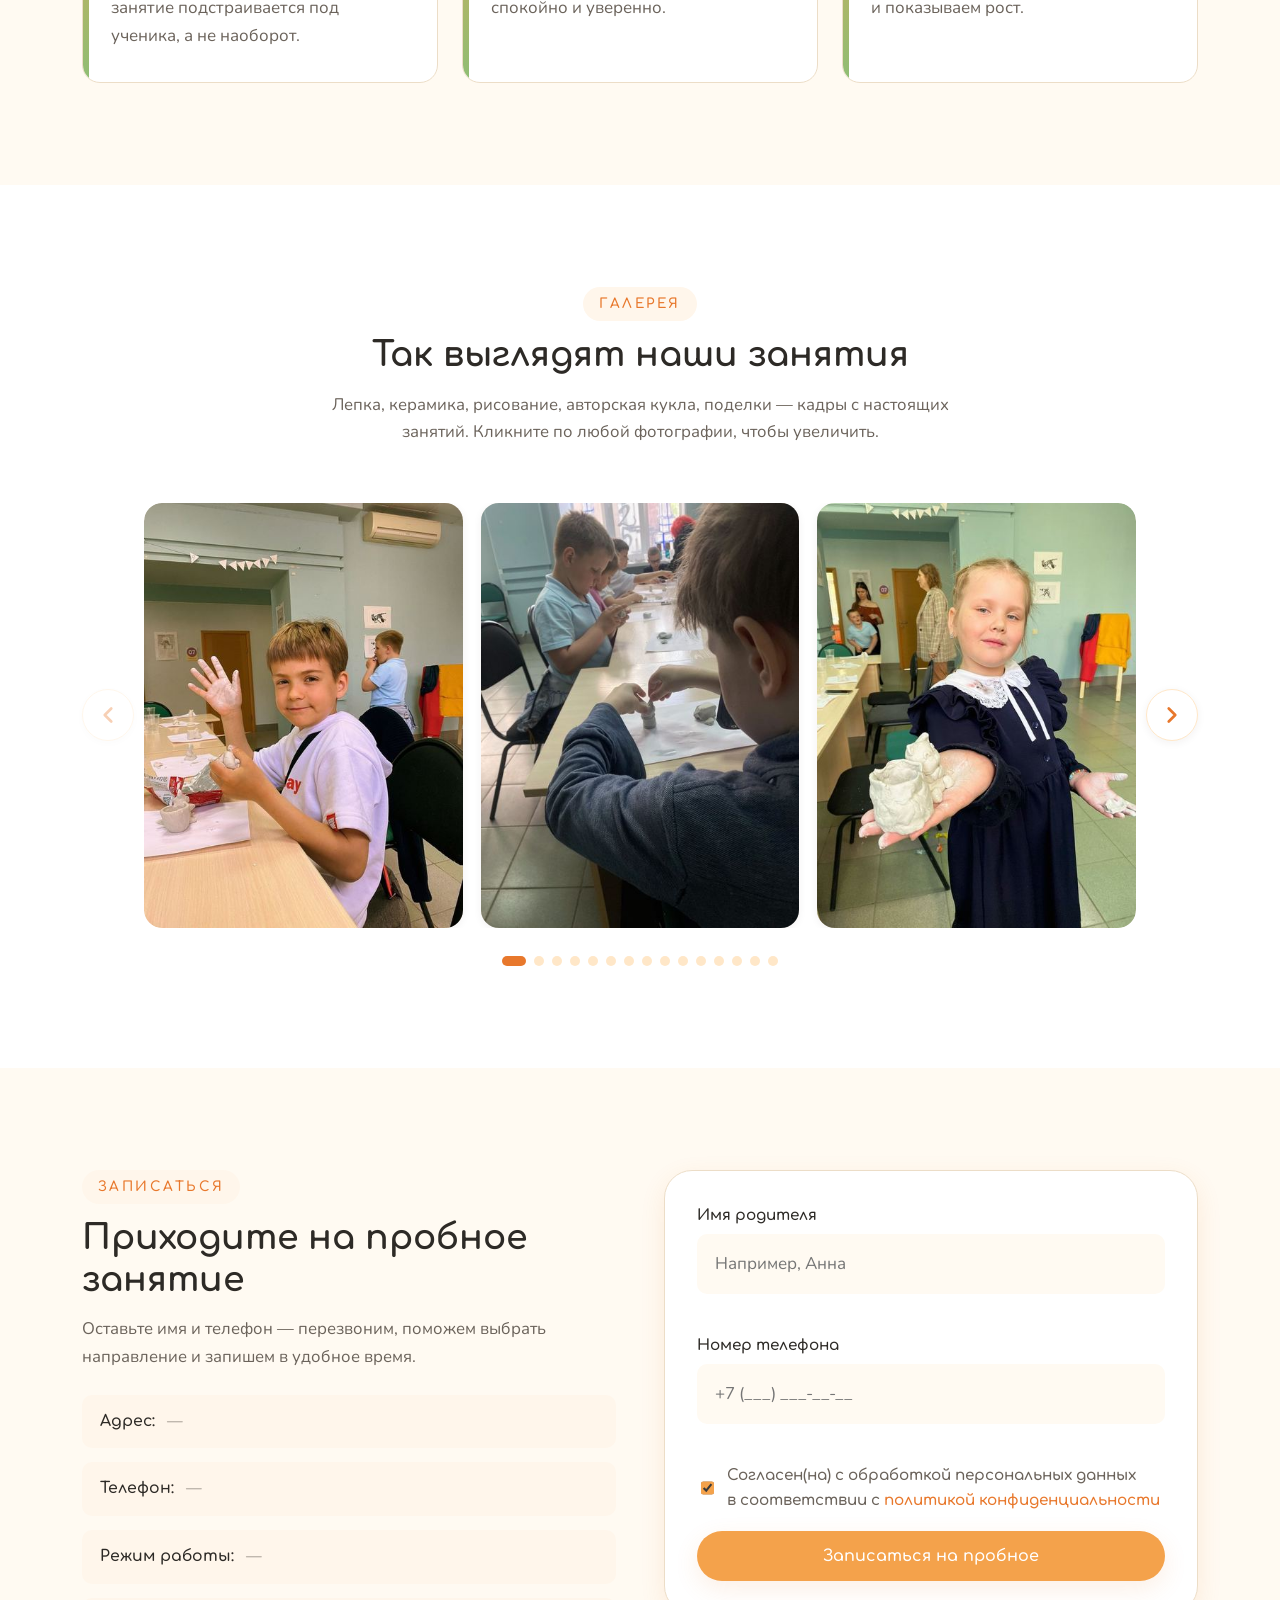
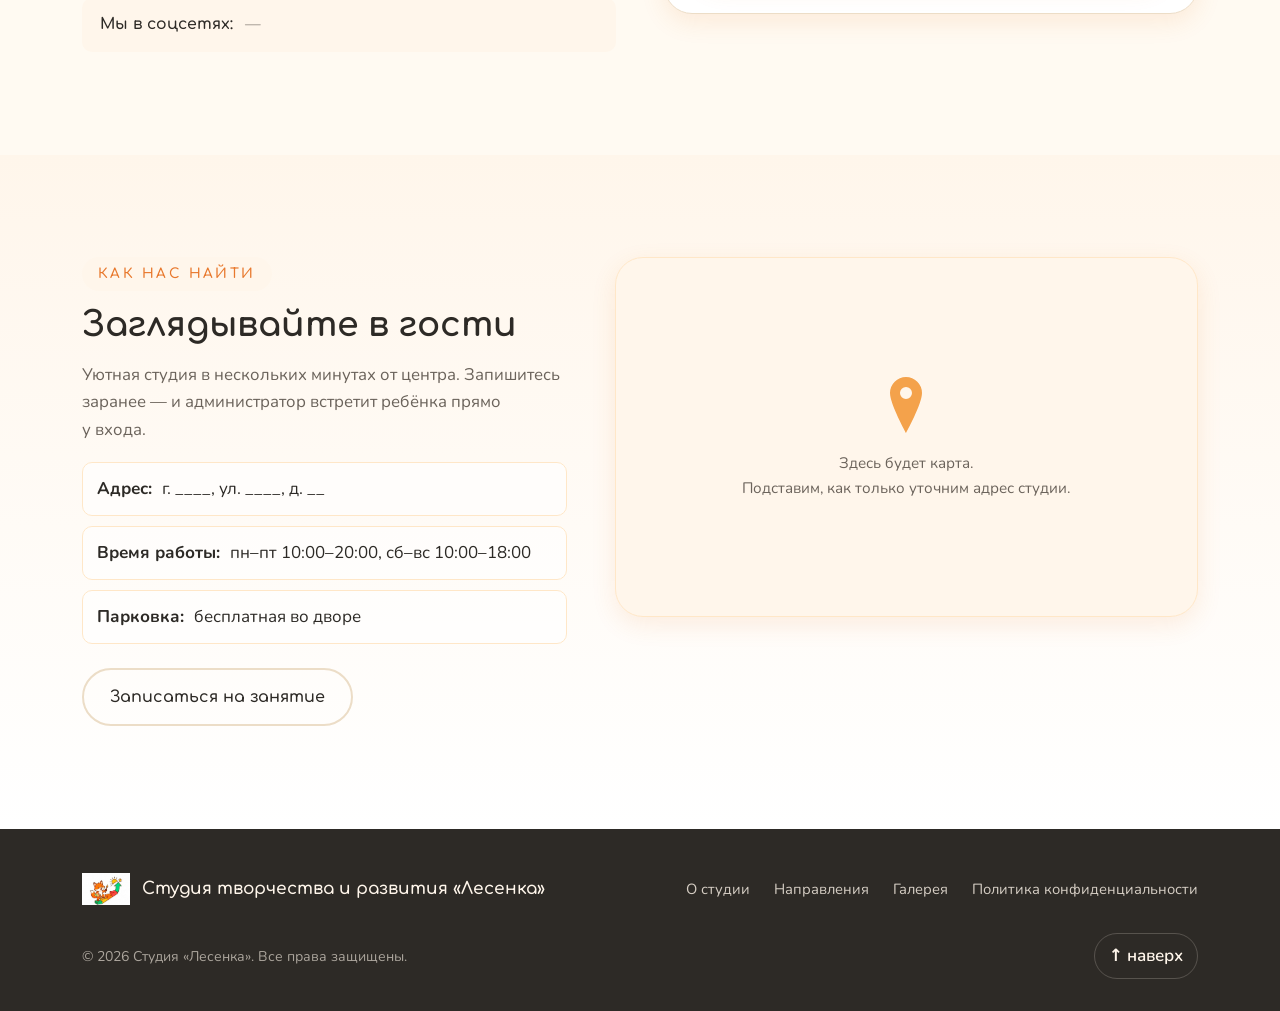
==== commit d5a0c0ba: "chore: \u0443\u0431\u0440\u0430\u0442\u044c FAQ \u0438 \u0441\u0442\u0430\u0442\u0438\u0441\u0442\u0" ====
--- a/index.html
+++ b/index.html
@@ -156,7 +156,6 @@
             <li><a href="#about" data-nav-link>О&nbsp;студии</a></li>
             <li><a href="#directions" data-nav-link>Направления</a></li>
             <li><a href="#gallery" data-nav-link>Галерея</a></li>
-            <li><a href="#faq" data-nav-link>Вопросы</a></li>
             <li><a class="primary-nav__cta" href="#contact" data-nav-link>Записаться</a></li>
           </ul>
         </nav>
@@ -245,30 +244,6 @@
         </div>
       </section>
 
-      <!-- ============== STATS COUNTERS ============== -->
-      <section class="section section--tight stats" aria-label="Студия в цифрах">
-        <div class="container">
-          <ul class="stats__grid stagger-up reveal" role="list">
-            <li class="stats__item">
-              <span class="stats__num" data-counter="10" data-suffix="">0</span>
-              <span class="stats__label">направлений</span>
-            </li>
-            <li class="stats__item">
-              <span class="stats__num" data-counter="500" data-suffix="+">0</span>
-              <span class="stats__label">детей прошли занятия</span>
-            </li>
-            <li class="stats__item">
-              <span class="stats__num" data-counter="5" data-suffix="+">0</span>
-              <span class="stats__label">лет опыта</span>
-            </li>
-            <li class="stats__item">
-              <span class="stats__num" data-counter="100" data-suffix="%">0</span>
-              <span class="stats__label">тепла и&nbsp;поддержки</span>
-            </li>
-          </ul>
-        </div>
-      </section>
-
       <!-- ============== DIRECTIONS ============== -->
       <section class="section directions" id="directions" aria-labelledby="directions-title">
         <div class="container">
@@ -420,107 +395,33 @@
             </p>
           </header>
 
-          <ul class="gallery__grid stagger-up reveal" role="list">
-            <li><button type="button" class="gallery__item" data-full="assets/images/gallery/gallery-01.jpg" aria-label="Открыть фото 1"><img src="assets/images/gallery/gallery-01-thumb.jpg" alt="Мальчик с глиняной поделкой показывает испачканную глиной ладошку" loading="lazy" width="450" height="600" /></button></li>
-            <li><button type="button" class="gallery__item" data-full="assets/images/gallery/gallery-02.jpg" aria-label="Открыть фото 2"><img src="assets/images/gallery/gallery-02-thumb.jpg" alt="Мальчик лепит фигурку из серой глины за столом" loading="lazy" width="450" height="600" /></button></li>
-            <li><button type="button" class="gallery__item" data-full="assets/images/gallery/gallery-03.jpg" aria-label="Открыть фото 3"><img src="assets/images/gallery/gallery-03-thumb.jpg" alt="Дети сосредоточенно лепят из глины за длинным столом" loading="lazy" width="450" height="600" /></button></li>
-            <li><button type="button" class="gallery__item" data-full="assets/images/gallery/gallery-04.jpg" aria-label="Открыть фото 4"><img src="assets/images/gallery/gallery-04-thumb.jpg" alt="Девочка в школьной форме держит вылепленные из глины поделки" loading="lazy" width="600" height="450" /></button></li>
-            <li><button type="button" class="gallery__item" data-full="assets/images/gallery/gallery-05.jpg" aria-label="Открыть фото 5"><img src="assets/images/gallery/gallery-05-thumb.jpg" alt="Педагог помогает ребёнку лепить из глины на занятии" loading="lazy" width="399" height="600" /></button></li>
-            <li><button type="button" class="gallery__item" data-full="assets/images/gallery/gallery-06.jpg" aria-label="Открыть фото 6"><img src="assets/images/gallery/gallery-06-thumb.jpg" alt="Ребёнок занят лепкой за столом" loading="lazy" width="450" height="600" /></button></li>
-            <li><button type="button" class="gallery__item" data-full="assets/images/gallery/gallery-07.jpg" aria-label="Открыть фото 7"><img src="assets/images/gallery/gallery-07-thumb.jpg" alt="Детские руки разминают пластичную белую массу" loading="lazy" width="337" height="600" /></button></li>
-            <li><button type="button" class="gallery__item" data-full="assets/images/gallery/gallery-08.jpg" aria-label="Открыть фото 8"><img src="assets/images/gallery/gallery-08-thumb.jpg" alt="Ребёнок расписывает гуашью фигурку рыбы" loading="lazy" width="337" height="600" /></button></li>
-            <li><button type="button" class="gallery__item" data-full="assets/images/gallery/gallery-09.jpg" aria-label="Открыть фото 9"><img src="assets/images/gallery/gallery-09-thumb.jpg" alt="Мальчик расписывает белую фигурку с бабочками акварелью" loading="lazy" width="337" height="600" /></button></li>
-            <li><button type="button" class="gallery__item" data-full="assets/images/gallery/gallery-10.jpg" aria-label="Открыть фото 10"><img src="assets/images/gallery/gallery-10-thumb.jpg" alt="Ребёнок дорисовывает кистью лепную фигурку снегиря" loading="lazy" width="337" height="600" /></button></li>
-            <li><button type="button" class="gallery__item" data-full="assets/images/gallery/gallery-11.jpg" aria-label="Открыть фото 11"><img src="assets/images/gallery/gallery-11-thumb.jpg" alt="Готовая раскрашенная фигурка снегиря на веточке" loading="lazy" width="337" height="600" /></button></li>
-            <li><button type="button" class="gallery__item" data-full="assets/images/gallery/gallery-12.jpg" aria-label="Открыть фото 12"><img src="assets/images/gallery/gallery-12-thumb.jpg" alt="Ребёнок расписывает ветку для композиции со снегирём" loading="lazy" width="363" height="600" /></button></li>
-            <li><button type="button" class="gallery__item" data-full="assets/images/gallery/gallery-13.jpg" aria-label="Открыть фото 13"><img src="assets/images/gallery/gallery-13-thumb.jpg" alt="Детские руки собирают композицию из глиняной заготовки и веток" loading="lazy" width="337" height="600" /></button></li>
-            <li><button type="button" class="gallery__item" data-full="assets/images/gallery/gallery-14.jpg" aria-label="Открыть фото 14"><img src="assets/images/gallery/gallery-14-thumb.jpg" alt="Девочка-подросток рисует акварельный портрет на занятии" loading="lazy" width="524" height="600" /></button></li>
-            <li><button type="button" class="gallery__item" data-full="assets/images/gallery/gallery-15.jpg" aria-label="Открыть фото 15"><img src="assets/images/gallery/gallery-15-thumb.jpg" alt="Картонный домик-поделка с зелёной травой и крыльцом, выполненный детьми" loading="lazy" width="337" height="600" /></button></li>
-          </ul>
-        </div>
-      </section>
-
-      <!-- ============== FAQ ============== -->
-      <section class="section faq" id="faq" aria-labelledby="faq-title">
-        <div class="container faq__inner">
-          <header class="section__header reveal">
-            <p class="section__eyebrow">частые вопросы</p>
-            <h2 id="faq-title" class="section__title">Спрашивают родители</h2>
-          </header>
-
-          <div class="faq__list stagger-up reveal">
-            <details class="faq__item">
-              <summary>
-                <span>С какого возраста можно заниматься?</span>
-                <span class="faq__icon" aria-hidden="true"></span>
-              </summary>
-              <p>
-                Мы&nbsp;принимаем детей с&nbsp;3&nbsp;лет&nbsp;— на&nbsp;адаптационные
-                занятия с&nbsp;родителями. С&nbsp;5&nbsp;лет&nbsp;— на&nbsp;самостоятельные
-                группы. Подростки тоже занимаются: для них есть отдельные программы.
-              </p>
-            </details>
-
-            <details class="faq__item">
-              <summary>
-                <span>Можно ли прийти на&nbsp;пробное занятие?</span>
-                <span class="faq__icon" aria-hidden="true"></span>
-              </summary>
-              <p>
-                Да, мы&nbsp;всегда рады знакомству. Запишитесь через форму
-                на&nbsp;этой странице или позвоните администратору&nbsp;—
-                подберём удобное время и&nbsp;направление.
-              </p>
-            </details>
-
-            <details class="faq__item">
-              <summary>
-                <span>Нужно ли приносить свои материалы?</span>
-                <span class="faq__icon" aria-hidden="true"></span>
-              </summary>
-              <p>
-                Нет, все материалы&nbsp;— глину, краски, кисти, бумагу, фурнитуру
-                для куклы&nbsp;— мы&nbsp;предоставляем. Готовые работы дети
-                забирают&nbsp;домой.
-              </p>
-            </details>
-
-            <details class="faq__item">
-              <summary>
-                <span>Что, если ребёнок не&nbsp;знает, что выбрать?</span>
-                <span class="faq__icon" aria-hidden="true"></span>
-              </summary>
-              <p>
-                Это нормально&nbsp;— и&nbsp;для этого «Лесенка» существует.
-                На&nbsp;первой встрече педагоги предлагают попробовать несколько
-                направлений: лепку, рисование, театр, музыку. Через 1–2&nbsp;недели
-                ребёнок сам понимает, к&nbsp;чему тянется.
-              </p>
-            </details>
-
-            <details class="faq__item">
-              <summary>
-                <span>Можно ли пропустить занятие?</span>
-                <span class="faq__icon" aria-hidden="true"></span>
-              </summary>
-              <p>
-                Конечно. Достаточно предупредить администратора&nbsp;—
-                пропущенное занятие можно отработать с&nbsp;другой группой
-                по&nbsp;тому&nbsp;же направлению.
-              </p>
-            </details>
-
-            <details class="faq__item">
-              <summary>
-                <span>Сколько детей в&nbsp;группе?</span>
-                <span class="faq__icon" aria-hidden="true"></span>
-              </summary>
-              <p>
-                В&nbsp;среднем 6–8 детей&nbsp;— этого достаточно
-                для общения и&nbsp;команды, но&nbsp;при этом каждому
-                ребёнку хватает внимания педагога.
-              </p>
-            </details>
+          <div class="carousel reveal" aria-roledescription="карусель" aria-label="Фотогалерея занятий">
+            <button type="button" class="carousel__arrow carousel__arrow--prev" aria-label="Предыдущее фото">
+              <svg viewBox="0 0 24 24" aria-hidden="true"><path d="M15 6l-6 6 6 6" stroke="currentColor" stroke-width="2.5" fill="none" stroke-linecap="round" stroke-linejoin="round"/></svg>
+            </button>
+            <div class="carousel__viewport">
+              <ul class="carousel__track" role="list">
+                <li class="carousel__slide"><button type="button" class="gallery__item" data-full="assets/images/gallery/gallery-01.jpg" aria-label="Открыть фото 1"><img src="assets/images/gallery/gallery-01-thumb.jpg" alt="Мальчик с глиняной поделкой показывает испачканную глиной ладошку" loading="lazy" width="450" height="600" /></button></li>
+                <li class="carousel__slide"><button type="button" class="gallery__item" data-full="assets/images/gallery/gallery-02.jpg" aria-label="Открыть фото 2"><img src="assets/images/gallery/gallery-02-thumb.jpg" alt="Мальчик лепит фигурку из серой глины за столом" loading="lazy" width="450" height="600" /></button></li>
+                <li class="carousel__slide"><button type="button" class="gallery__item" data-full="assets/images/gallery/gallery-03.jpg" aria-label="Открыть фото 3"><img src="assets/images/gallery/gallery-03-thumb.jpg" alt="Дети сосредоточенно лепят из глины за длинным столом" loading="lazy" width="450" height="600" /></button></li>
+                <li class="carousel__slide"><button type="button" class="gallery__item" data-full="assets/images/gallery/gallery-04.jpg" aria-label="Открыть фото 4"><img src="assets/images/gallery/gallery-04-thumb.jpg" alt="Девочка в школьной форме держит вылепленные из глины поделки" loading="lazy" width="600" height="450" /></button></li>
+                <li class="carousel__slide"><button type="button" class="gallery__item" data-full="assets/images/gallery/gallery-05.jpg" aria-label="Открыть фото 5"><img src="assets/images/gallery/gallery-05-thumb.jpg" alt="Педагог помогает ребёнку лепить из глины на занятии" loading="lazy" width="399" height="600" /></button></li>
+                <li class="carousel__slide"><button type="button" class="gallery__item" data-full="assets/images/gallery/gallery-06.jpg" aria-label="Открыть фото 6"><img src="assets/images/gallery/gallery-06-thumb.jpg" alt="Ребёнок занят лепкой за столом" loading="lazy" width="450" height="600" /></button></li>
+                <li class="carousel__slide"><button type="button" class="gallery__item" data-full="assets/images/gallery/gallery-07.jpg" aria-label="Открыть фото 7"><img src="assets/images/gallery/gallery-07-thumb.jpg" alt="Детские руки разминают пластичную белую массу" loading="lazy" width="337" height="600" /></button></li>
+                <li class="carousel__slide"><button type="button" class="gallery__item" data-full="assets/images/gallery/gallery-08.jpg" aria-label="Открыть фото 8"><img src="assets/images/gallery/gallery-08-thumb.jpg" alt="Ребёнок расписывает гуашью фигурку рыбы" loading="lazy" width="337" height="600" /></button></li>
+                <li class="carousel__slide"><button type="button" class="gallery__item" data-full="assets/images/gallery/gallery-09.jpg" aria-label="Открыть фото 9"><img src="assets/images/gallery/gallery-09-thumb.jpg" alt="Мальчик расписывает белую фигурку с бабочками акварелью" loading="lazy" width="337" height="600" /></button></li>
+                <li class="carousel__slide"><button type="button" class="gallery__item" data-full="assets/images/gallery/gallery-10.jpg" aria-label="Открыть фото 10"><img src="assets/images/gallery/gallery-10-thumb.jpg" alt="Ребёнок дорисовывает кистью лепную фигурку снегиря" loading="lazy" width="337" height="600" /></button></li>
+                <li class="carousel__slide"><button type="button" class="gallery__item" data-full="assets/images/gallery/gallery-11.jpg" aria-label="Открыть фото 11"><img src="assets/images/gallery/gallery-11-thumb.jpg" alt="Готовая раскрашенная фигурка снегиря на веточке" loading="lazy" width="337" height="600" /></button></li>
+                <li class="carousel__slide"><button type="button" class="gallery__item" data-full="assets/images/gallery/gallery-12.jpg" aria-label="Открыть фото 12"><img src="assets/images/gallery/gallery-12-thumb.jpg" alt="Ребёнок расписывает ветку для композиции со снегирём" loading="lazy" width="363" height="600" /></button></li>
+                <li class="carousel__slide"><button type="button" class="gallery__item" data-full="assets/images/gallery/gallery-13.jpg" aria-label="Открыть фото 13"><img src="assets/images/gallery/gallery-13-thumb.jpg" alt="Детские руки собирают композицию из глиняной заготовки и веток" loading="lazy" width="337" height="600" /></button></li>
+                <li class="carousel__slide"><button type="button" class="gallery__item" data-full="assets/images/gallery/gallery-14.jpg" aria-label="Открыть фото 14"><img src="assets/images/gallery/gallery-14-thumb.jpg" alt="Девочка-подросток рисует акварельный портрет на занятии" loading="lazy" width="524" height="600" /></button></li>
+                <li class="carousel__slide"><button type="button" class="gallery__item" data-full="assets/images/gallery/gallery-15.jpg" aria-label="Открыть фото 15"><img src="assets/images/gallery/gallery-15-thumb.jpg" alt="Картонный домик-поделка с зелёной травой и крыльцом, выполненный детьми" loading="lazy" width="337" height="600" /></button></li>
+              </ul>
+            </div>
+            <button type="button" class="carousel__arrow carousel__arrow--next" aria-label="Следующее фото">
+              <svg viewBox="0 0 24 24" aria-hidden="true"><path d="M9 6l6 6-6 6" stroke="currentColor" stroke-width="2.5" fill="none" stroke-linecap="round" stroke-linejoin="round"/></svg>
+            </button>
+            <div class="carousel__dots" role="tablist" aria-label="Слайды"></div>
           </div>
         </div>
       </section>
@@ -541,26 +442,19 @@
             <ul class="contact__info" role="list">
               <li>
                 <strong>Адрес:</strong>
-                <span>уточните у&nbsp;администратора</span>
+                <span class="placeholder-dash" aria-label="уточняется">—</span>
               </li>
               <li>
                 <strong>Телефон:</strong>
-                <a class="contact__phone" href="tel:+70000000000">
-                  <svg viewBox="0 0 24 24" aria-hidden="true" width="18" height="18"><path d="M5 4h4l2 5-3 2a12 12 0 005 5l2-3 5 2v4a2 2 0 01-2 2A17 17 0 013 6a2 2 0 012-2z" fill="currentColor"/></svg>
-                  +7&nbsp;(000)&nbsp;000-00-00
-                </a>
+                <span class="placeholder-dash" aria-label="уточняется">—</span>
               </li>
               <li>
                 <strong>Режим работы:</strong>
-                <span>пн–пт 10:00–20:00, сб–вс 10:00–18:00</span>
+                <span class="placeholder-dash" aria-label="уточняется">—</span>
               </li>
               <li class="contact__socials">
                 <strong>Мы&nbsp;в&nbsp;соцсетях:</strong>
-                <span class="contact__social-links">
-                  <a href="#" aria-label="ВКонтакте">VK</a>
-                  <a href="#" aria-label="Telegram">TG</a>
-                  <a href="#" aria-label="WhatsApp">WA</a>
-                </span>
+                <span class="placeholder-dash" aria-label="уточняется">—</span>
               </li>
             </ul>
           </div>
@@ -658,7 +552,6 @@
           <a href="#about">О&nbsp;студии</a>
           <a href="#directions">Направления</a>
           <a href="#gallery">Галерея</a>
-          <a href="#faq">Вопросы</a>
           <a href="privacy.html">Политика конфиденциальности</a>
         </nav>
         <p class="site-footer__copy">
--- a/css/style.css
+++ b/css/style.css
@@ -1149,54 +1149,122 @@
 }
 
 /* ==========================================================================
-   Stats — счётчики
-   ========================================================================== */
-.stats__grid {
+   Gallery — карусель / слайдер
+   ========================================================================== */
+.carousel {
+  position: relative;
   display: grid;
-  grid-template-columns: repeat(auto-fit, minmax(160px, 1fr));
-  gap: 18px;
-  text-align: center;
-}
-
-.stats__item {
-  padding: 26px 16px;
-  background: var(--color-cream);
+  grid-template-columns: auto 1fr auto;
+  align-items: center;
+  gap: 10px;
+}
+
+.carousel__viewport {
+  overflow: hidden;
   border-radius: var(--radius-md);
+}
+
+.carousel__track {
+  display: flex;
+  list-style: none;
+  margin: 0;
+  padding: 0;
+  gap: 14px;
+  transition: transform 0.45s cubic-bezier(0.22, 1, 0.36, 1);
+  will-change: transform;
+}
+
+.carousel__slide {
+  flex: 0 0 calc((100% - 14px * 0) / 1);
+  min-width: 0;
+}
+
+@media (min-width: 600px) {
+  .carousel__track { gap: 16px; }
+  .carousel__slide { flex-basis: calc((100% - 16px) / 2); }
+}
+
+@media (min-width: 900px) {
+  .carousel__track { gap: 18px; }
+  .carousel__slide { flex-basis: calc((100% - 18px * 2) / 3); }
+}
+
+.carousel__arrow {
+  display: inline-flex;
+  align-items: center;
+  justify-content: center;
+  width: 44px;
+  height: 44px;
+  flex-shrink: 0;
+  background: #fff;
+  color: var(--color-orange-dark);
+  border: 1px solid var(--color-cream-deep);
+  border-radius: 50%;
+  cursor: pointer;
   box-shadow: var(--shadow-sm);
-  border: 1px solid var(--color-cream-deep);
-}
-
-.stats__num {
-  display: block;
-  font-family: var(--font-display);
-  font-weight: 700;
-  font-size: clamp(2rem, 4vw, 2.8rem);
-  color: var(--color-orange-dark);
-  line-height: 1;
-  margin-bottom: 6px;
-}
-
-.stats__label {
-  display: block;
-  font-size: 0.92rem;
-  color: var(--color-text-muted);
-  letter-spacing: 0.02em;
-}
-
-/* ==========================================================================
-   Gallery
-   ========================================================================== */
-.gallery__grid {
-  display: grid;
-  grid-template-columns: repeat(auto-fill, minmax(220px, 1fr));
-  gap: 14px;
-}
-
-@media (min-width: 768px) {
-  .gallery__grid {
-    grid-template-columns: repeat(auto-fill, minmax(240px, 1fr));
-    gap: 18px;
-  }
+  transition: background 0.2s ease, color 0.2s ease, transform 0.2s ease,
+    box-shadow 0.2s ease, opacity 0.2s ease;
+}
+
+.carousel__arrow svg {
+  width: 22px;
+  height: 22px;
+}
+
+.carousel__arrow:hover:not(:disabled),
+.carousel__arrow:focus-visible:not(:disabled) {
+  background: var(--color-orange);
+  color: #fff;
+  transform: translateY(-2px);
+  box-shadow: var(--shadow-md);
+}
+
+.carousel__arrow:disabled {
+  opacity: 0.35;
+  cursor: not-allowed;
+}
+
+@media (min-width: 720px) {
+  .carousel__arrow {
+    width: 52px;
+    height: 52px;
+  }
+  .carousel__arrow svg {
+    width: 26px;
+    height: 26px;
+  }
+}
+
+.carousel__dots {
+  grid-column: 1 / -1;
+  display: flex;
+  flex-wrap: wrap;
+  justify-content: center;
+  gap: 8px;
+  margin-top: 18px;
+}
+
+.carousel__dot {
+  width: 10px;
+  height: 10px;
+  padding: 0;
+  border: 0;
+  border-radius: 50%;
+  background: var(--color-cream-deep);
+  cursor: pointer;
+  transition: background 0.2s ease, transform 0.2s ease, width 0.25s ease;
+}
+
+.carousel__dot:hover,
+.carousel__dot:focus-visible {
+  background: var(--color-orange);
+  transform: scale(1.15);
+}
+
+.carousel__dot.is-active {
+  background: var(--color-orange-dark);
+  width: 24px;
+  border-radius: 6px;
 }
 
 .gallery__item {
@@ -1359,92 +1427,12 @@
 }
 
 /* ==========================================================================
-   FAQ
-   ========================================================================== */
-.faq__inner {
-  max-width: 820px;
-}
-
-.faq__list {
-  display: flex;
-  flex-direction: column;
-  gap: 12px;
-}
-
-.faq__item {
-  background: var(--color-cream);
-  border: 1px solid var(--color-cream-deep);
-  border-radius: var(--radius-md);
-  overflow: hidden;
-  transition: box-shadow 0.25s ease, border-color 0.25s ease;
-}
-
-.faq__item[open] {
-  background: #fff;
-  box-shadow: var(--shadow-md);
-  border-color: var(--color-orange);
-}
-
-.faq__item > summary {
-  list-style: none;
-  cursor: pointer;
-  display: flex;
-  align-items: center;
-  justify-content: space-between;
-  gap: 16px;
-  padding: 18px 22px;
-  font-family: var(--font-display);
-  font-weight: 600;
-  font-size: 1.06rem;
-  color: var(--color-text);
-}
-
-.faq__item > summary::-webkit-details-marker {
-  display: none;
-}
-
-.faq__icon {
-  position: relative;
-  width: 22px;
-  height: 22px;
-  flex-shrink: 0;
-}
-
-.faq__icon::before,
-.faq__icon::after {
-  content: "";
-  position: absolute;
-  background: var(--color-orange);
-  border-radius: 2px;
-}
-
-.faq__icon::before {
-  top: 50%;
-  left: 0;
-  right: 0;
-  height: 3px;
-  transform: translateY(-50%);
-}
-
-.faq__icon::after {
-  left: 50%;
-  top: 0;
-  bottom: 0;
-  width: 3px;
-  transform: translateX(-50%);
-  transition: transform 0.25s ease, opacity 0.25s ease;
-}
-
-.faq__item[open] .faq__icon::after {
-  transform: translateX(-50%) rotate(90deg);
-  opacity: 0;
-}
-
-.faq__item > p {
-  padding: 0 22px 22px;
-  margin: 0;
+   Placeholder dash (временные значения — адрес/телефон до уточнения)
+   ========================================================================== */
+.placeholder-dash {
   color: var(--color-text-muted);
-  line-height: 1.65;
+  opacity: 0.7;
+  letter-spacing: 0.04em;
 }
 
 /* ==========================================================================
